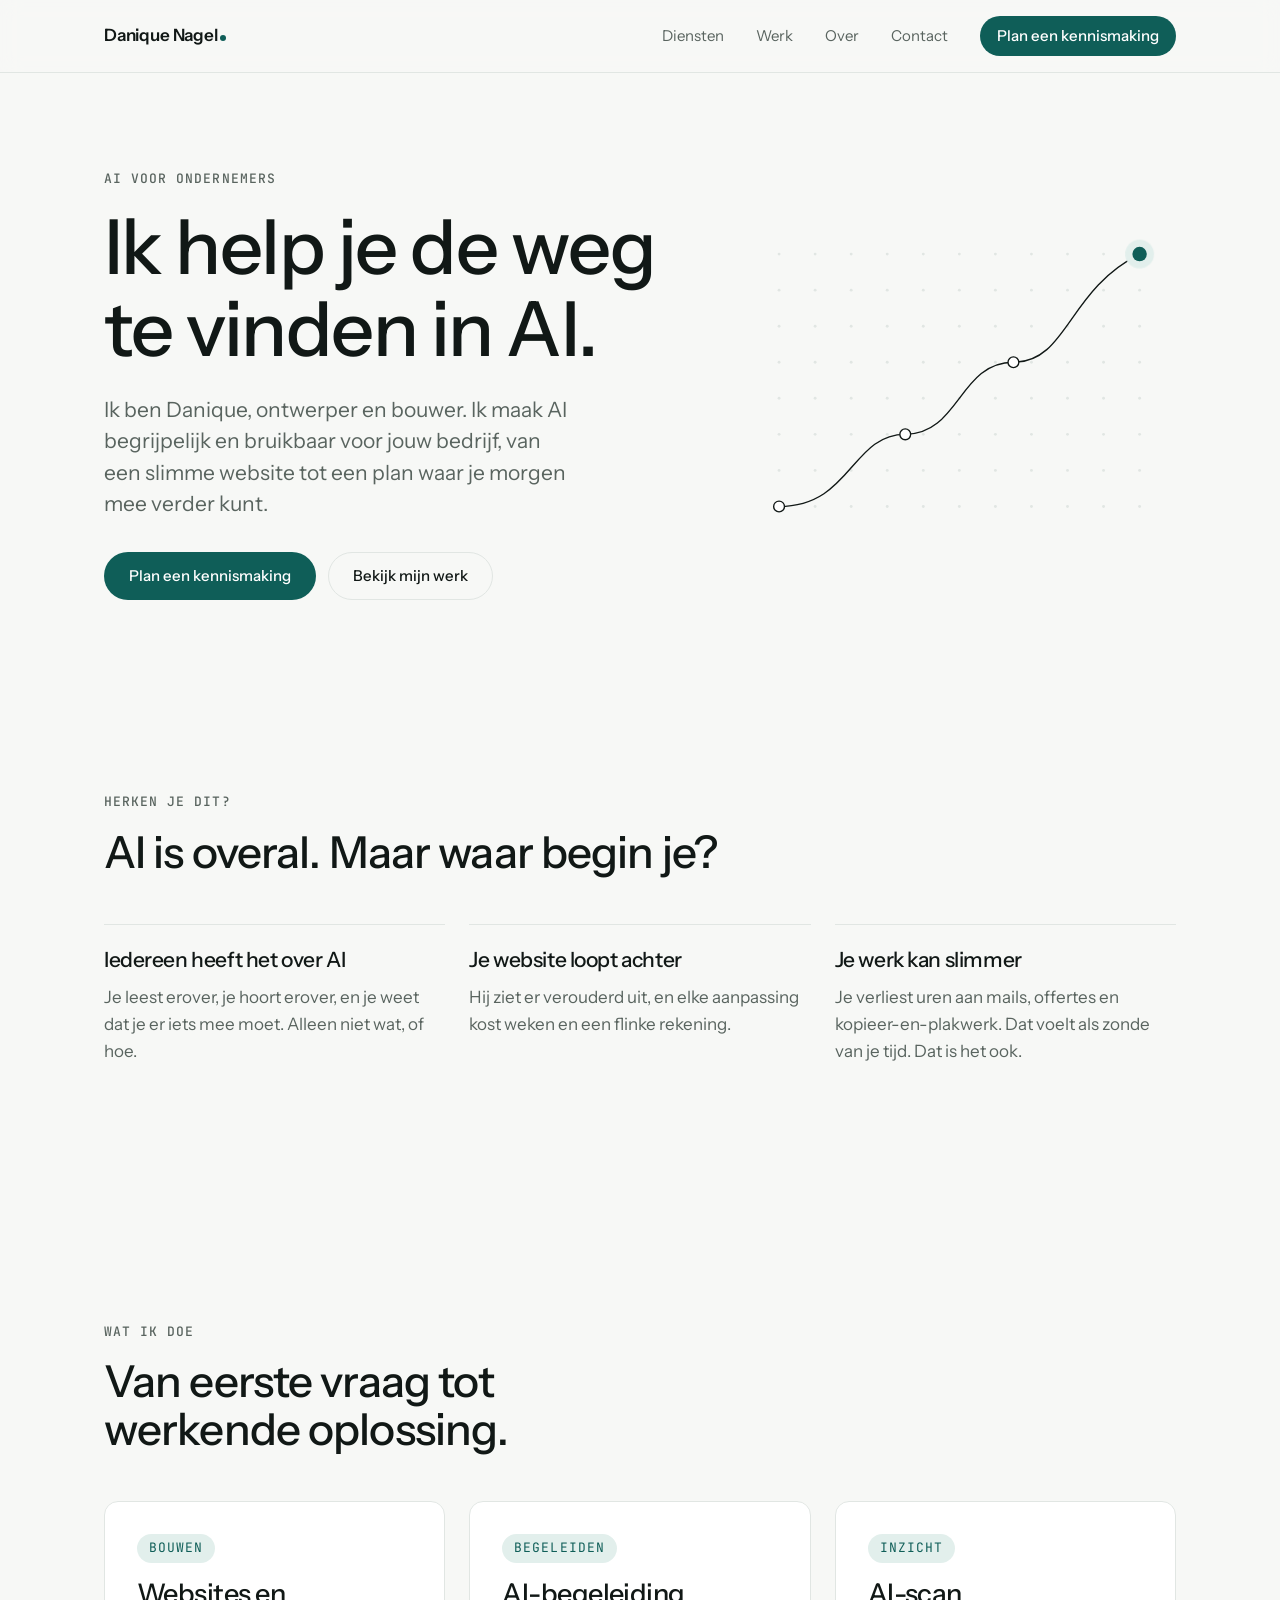
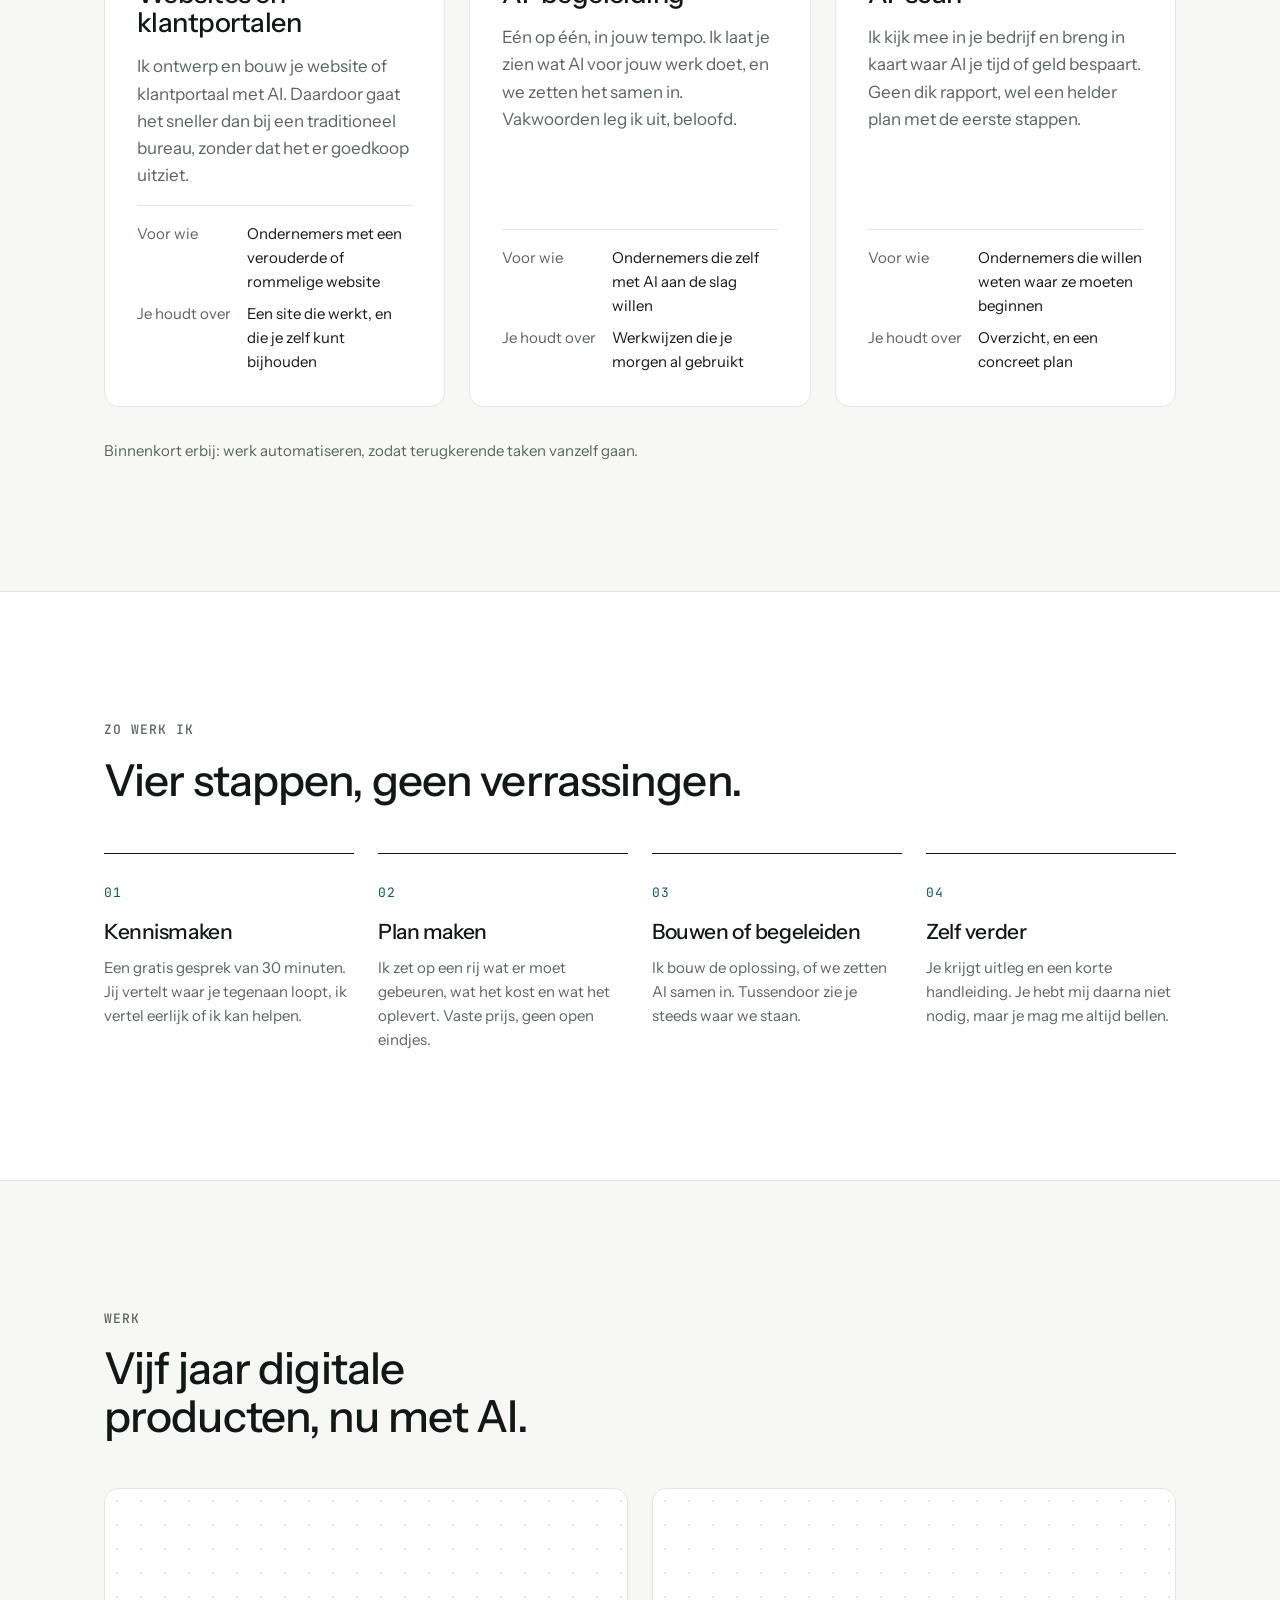
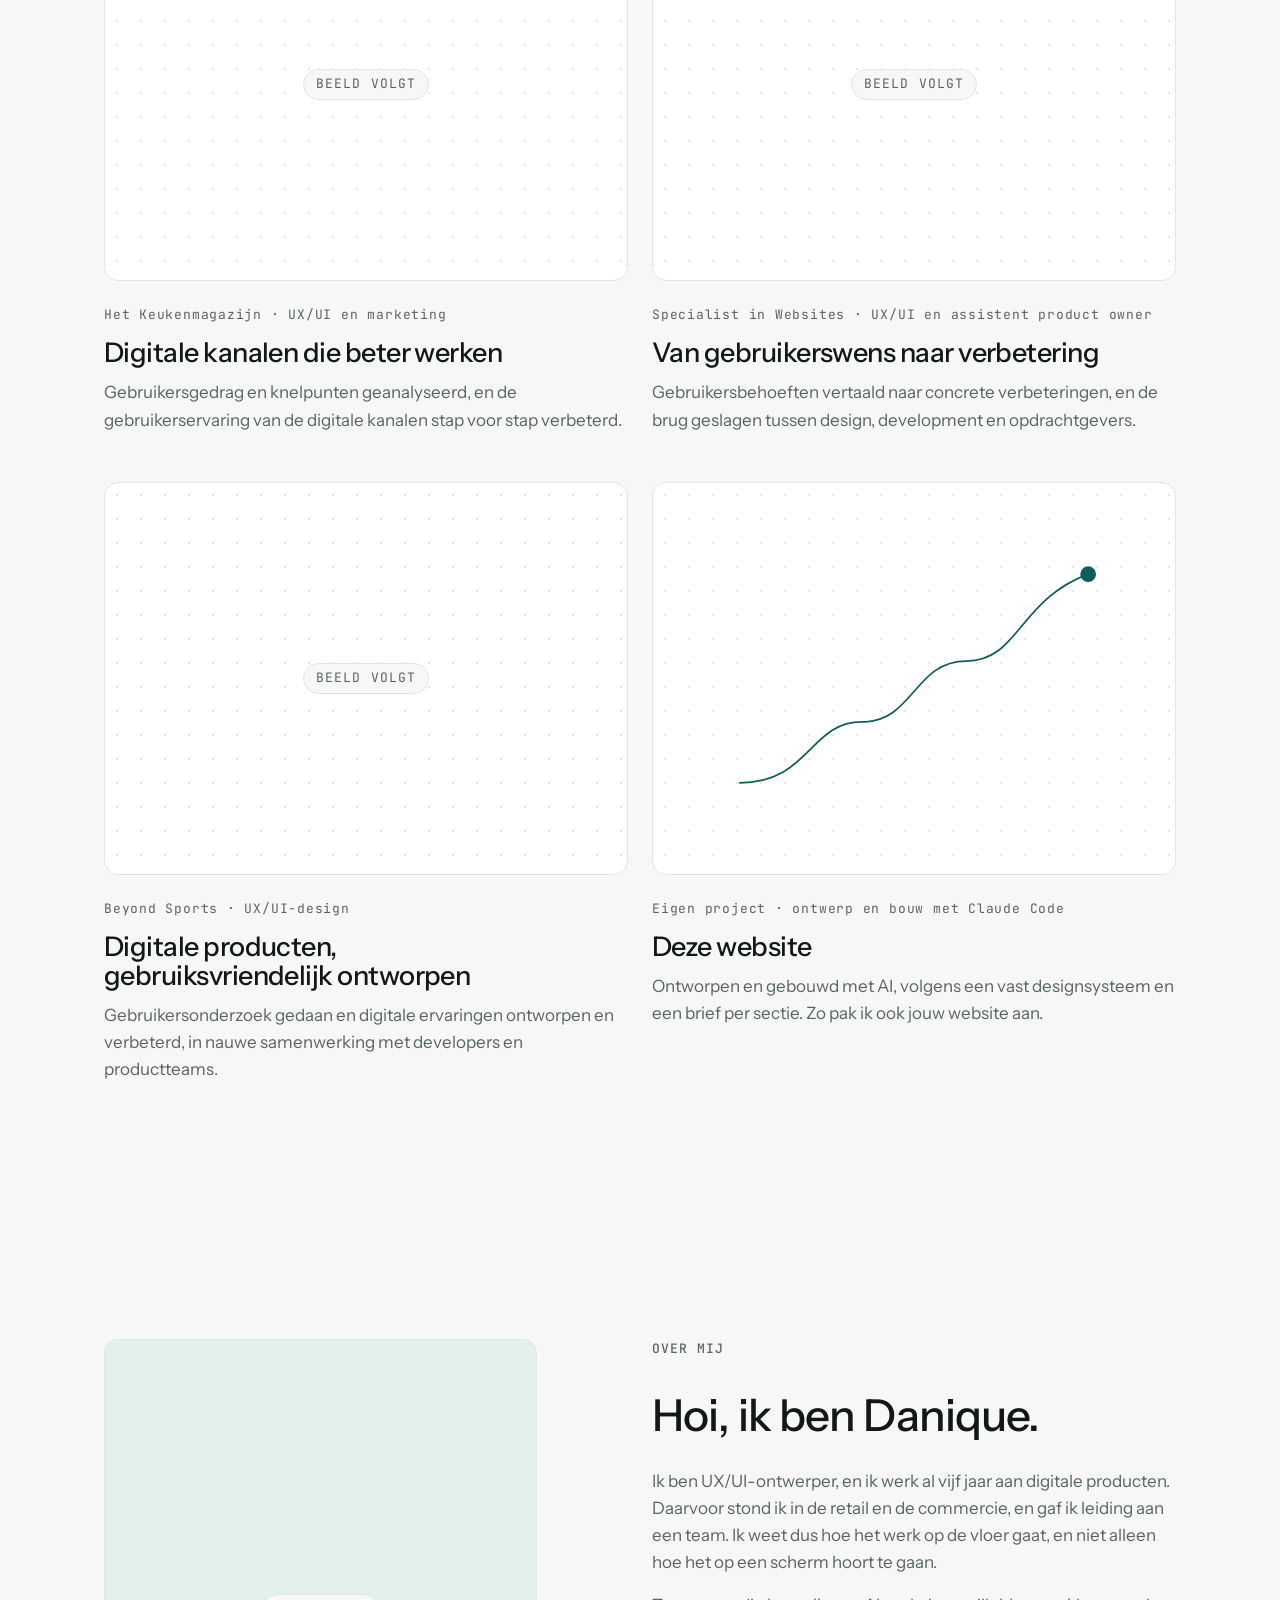
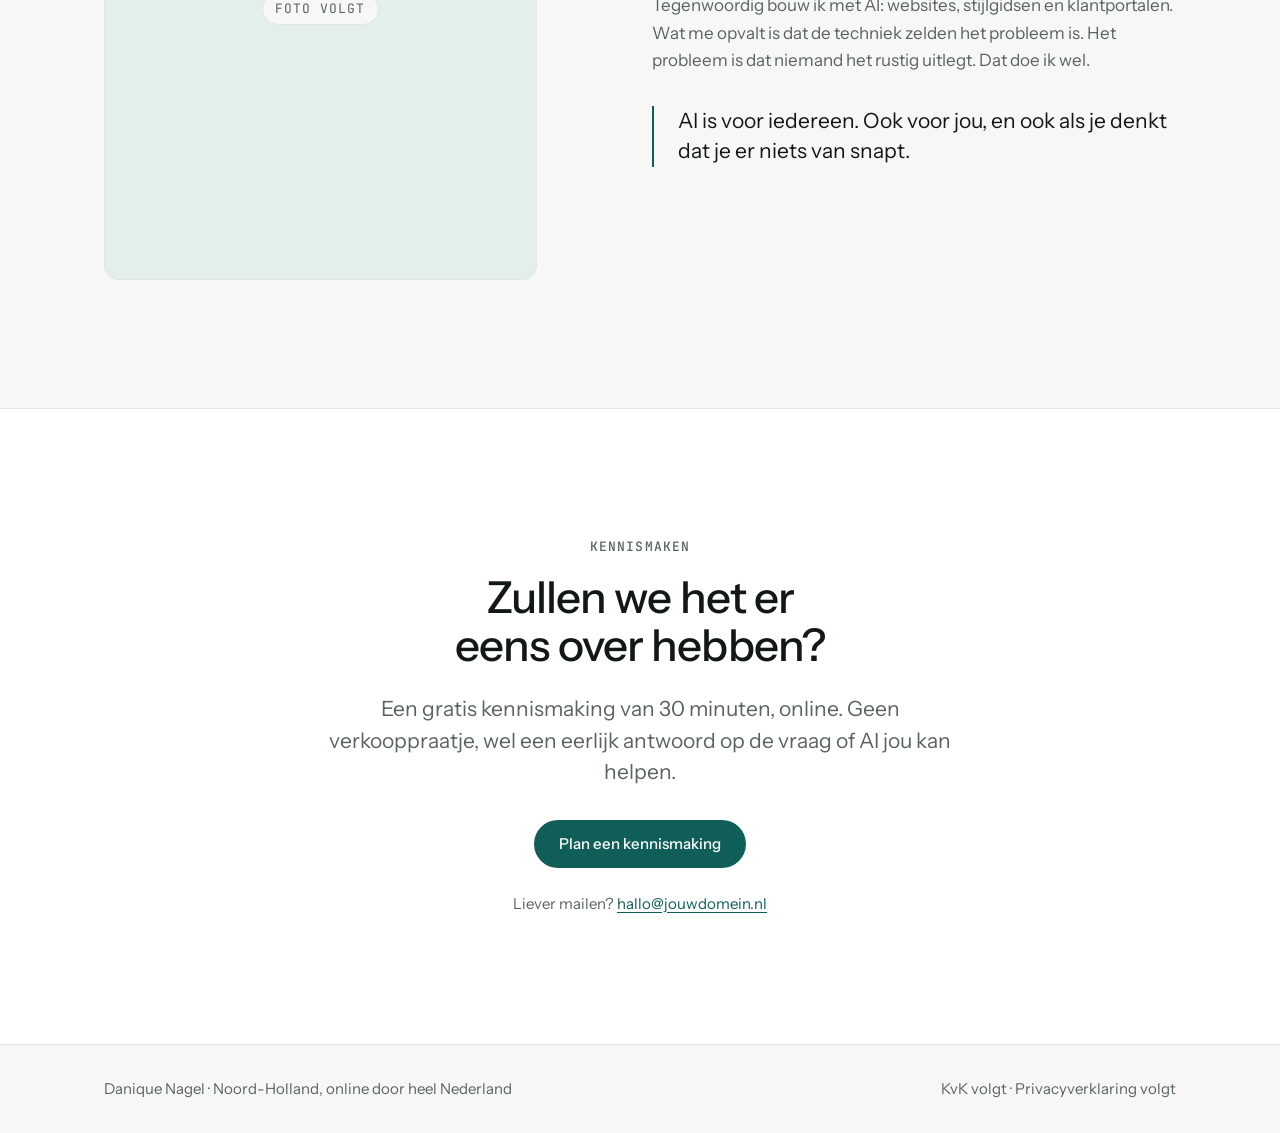
==== website/index.html @ 246ee3ac "Voeg eerste versie van de website toe Gebouwd in drie lagen: een designsysteem met de regels, een br" ====
<!doctype html>
<html lang="nl">
<head>
  <meta charset="utf-8">
  <meta name="viewport" content="width=device-width, initial-scale=1, viewport-fit=cover">
  <title>Danique Nagel · Wegwijs in AI</title>
  <meta name="description" content="Danique Nagel helpt ondernemers de weg te vinden in AI. Websites en klantportalen bouwen met AI, persoonlijke AI-begeleiding en een AI-scan.">
  <link rel="preconnect" href="https://fonts.googleapis.com">
  <link rel="preconnect" href="https://fonts.gstatic.com" crossorigin>
  <link rel="stylesheet" href="https://fonts.googleapis.com/css2?family=Instrument+Sans:wght@400;500;600&family=JetBrains+Mono:wght@500&display=swap">
  <link rel="stylesheet" href="styles.css">
</head>
<body>
  <a class="skip" href="#main">Naar de inhoud</a>

  <header class="nav">
    <div class="wrap nav-inner">
      <a class="wordmark" href="#top" aria-label="Danique Nagel, naar boven">Danique Nagel<span class="dot" aria-hidden="true"></span></a>
      <nav aria-label="Hoofdmenu">
        <ul class="nav-links">
          <li><a href="#diensten">Diensten</a></li>
          <li><a href="#werk">Werk</a></li>
          <li><a href="#over">Over</a></li>
          <li><a href="#kennismaken">Contact</a></li>
        </ul>
      </nav>
      <!-- TODO: vervang # door je agendalink, bijvoorbeeld van Cal.com of Calendly -->
      <a class="btn btn-primary btn-sm" href="#kennismaken">Plan een kennismaking</a>
    </div>
  </header>

  <main id="main">
    <!-- 2. Hero -->
    <section class="hero" id="top">
      <div class="wrap hero-grid">
        <div class="hero-copy">
          <p class="label reveal">AI voor ondernemers</p>
          <h1 class="reveal">Ik help je de weg te vinden in AI.</h1>
          <p class="lead reveal">Ik ben Danique, ontwerper en bouwer. Ik maak AI begrijpelijk en bruikbaar voor jouw bedrijf, van een slimme website tot een plan waar je morgen mee verder kunt.</p>
          <div class="actions reveal">
            <a class="btn btn-primary" href="#kennismaken">Plan een kennismaking</a>
            <a class="btn btn-secondary" href="#werk">Bekijk mijn werk</a>
          </div>
        </div>
        <div class="hero-visual" aria-hidden="true">
          <svg class="route" viewBox="0 0 480 400" role="presentation" focusable="false">
            <g class="route-dots"></g>
            <path class="route-line" pathLength="1" d="M40 340 C 120 340, 120 260, 180 260 S 240 180, 300 180 S 360 100, 440 60"/>
            <circle class="route-node" cx="40" cy="340" r="6"/>
            <circle class="route-node" cx="180" cy="260" r="6"/>
            <circle class="route-node" cx="300" cy="180" r="6"/>
            <circle class="route-end-ring" cx="440" cy="60" r="16"/>
            <circle class="route-end" cx="440" cy="60" r="8"/>
          </svg>
        </div>
      </div>
    </section>

    <!-- 3. Herkenning -->
    <section class="section" aria-labelledby="herken-kop">
      <div class="wrap">
        <p class="label reveal">Herken je dit?</p>
        <h2 id="herken-kop" class="reveal">AI is overal. Maar waar begin je?</h2>
        <div class="grid-3">
          <article class="point reveal">
            <h3>Iedereen heeft het over AI</h3>
            <p>Je leest erover, je hoort erover, en je weet dat je er iets mee moet. Alleen niet wat, of hoe.</p>
          </article>
          <article class="point reveal">
            <h3>Je website loopt achter</h3>
            <p>Hij ziet er verouderd uit, en elke aanpassing kost weken en een flinke rekening.</p>
          </article>
          <article class="point reveal">
            <h3>Je werk kan slimmer</h3>
            <p>Je verliest uren aan mails, offertes en kopieer-en-plakwerk. Dat voelt als zonde van je tijd. Dat is het ook.</p>
          </article>
        </div>
      </div>
    </section>

    <!-- 4. Diensten -->
    <section class="section" id="diensten" aria-labelledby="diensten-kop">
      <div class="wrap">
        <p class="label reveal">Wat ik doe</p>
        <h2 id="diensten-kop" class="reveal">Van eerste vraag tot werkende oplossing.</h2>
        <div class="grid-3 cards">
          <article class="card reveal">
            <span class="card-tag">Bouwen</span>
            <h3>Websites en klantportalen</h3>
            <p>Ik ontwerp en bouw je website of klantportaal met AI. Daardoor gaat het sneller dan bij een traditioneel bureau, zonder dat het er goedkoop uitziet.</p>
            <dl>
              <dt>Voor wie</dt><dd>Ondernemers met een verouderde of rommelige website</dd>
              <dt>Je houdt over</dt><dd>Een site die werkt, en die je zelf kunt bijhouden</dd>
            </dl>
          </article>
          <article class="card reveal">
            <span class="card-tag">Begeleiden</span>
            <h3>AI-begeleiding</h3>
            <p>Eén op één, in jouw tempo. Ik laat je zien wat AI voor jouw werk doet, en we zetten het samen in. Vakwoorden leg ik uit, beloofd.</p>
            <dl>
              <dt>Voor wie</dt><dd>Ondernemers die zelf met AI aan de slag willen</dd>
              <dt>Je houdt over</dt><dd>Werkwijzen die je morgen al gebruikt</dd>
            </dl>
          </article>
          <article class="card reveal">
            <span class="card-tag">Inzicht</span>
            <h3>AI-scan</h3>
            <p>Ik kijk mee in je bedrijf en breng in kaart waar AI je tijd of geld bespaart. Geen dik rapport, wel een helder plan met de eerste stappen.</p>
            <dl>
              <dt>Voor wie</dt><dd>Ondernemers die willen weten waar ze moeten beginnen</dd>
              <dt>Je houdt over</dt><dd>Overzicht, en een concreet plan</dd>
            </dl>
          </article>
        </div>
        <p class="note reveal">Binnenkort erbij: werk automatiseren, zodat terugkerende taken vanzelf gaan.</p>
      </div>
    </section>

    <!-- 5. Werkwijze -->
    <section class="section section-tint" aria-labelledby="werkwijze-kop">
      <div class="wrap">
        <p class="label reveal">Zo werk ik</p>
        <h2 id="werkwijze-kop" class="reveal">Vier stappen, geen verrassingen.</h2>
        <ol class="steps">
          <li class="step reveal">
            <span class="step-nr">01</span>
            <h3>Kennismaken</h3>
            <p>Een gratis gesprek van 30 minuten. Jij vertelt waar je tegenaan loopt, ik vertel eerlijk of ik kan helpen.</p>
          </li>
          <li class="step reveal">
            <span class="step-nr">02</span>
            <h3>Plan maken</h3>
            <p>Ik zet op een rij wat er moet gebeuren, wat het kost en wat het oplevert. Vaste prijs, geen open eindjes.</p>
          </li>
          <li class="step reveal">
            <span class="step-nr">03</span>
            <h3>Bouwen of begeleiden</h3>
            <p>Ik bouw de oplossing, of we zetten AI samen in. Tussendoor zie je steeds waar we staan.</p>
          </li>
          <li class="step reveal">
            <span class="step-nr">04</span>
            <h3>Zelf verder</h3>
            <p>Je krijgt uitleg en een korte handleiding. Je hebt mij daarna niet nodig, maar je mag me altijd bellen.</p>
          </li>
        </ol>
      </div>
    </section>

    <!-- 6. Werk -->
    <section class="section" id="werk" aria-labelledby="werk-kop">
      <div class="wrap">
        <p class="label reveal">Werk</p>
        <h2 id="werk-kop" class="reveal">Vijf jaar digitale producten, nu met AI.</h2>
        <div class="grid-2 cases">
          <article class="case reveal">
            <!-- TODO: vervang door een beeld van dit project, als je het mag laten zien -->
            <div class="case-img" role="img" aria-label="Plek voor een beeld van dit project"><span>Beeld volgt</span></div>
            <p class="case-meta">Het Keukenmagazijn · UX/UI en marketing</p>
            <h3>Digitale kanalen die beter werken</h3>
            <p>Gebruikersgedrag en knelpunten geanalyseerd, en de gebruikerservaring van de digitale kanalen stap voor stap verbeterd.</p>
          </article>
          <article class="case reveal">
            <div class="case-img" role="img" aria-label="Plek voor een beeld van dit project"><span>Beeld volgt</span></div>
            <p class="case-meta">Specialist in Websites · UX/UI en assistent product owner</p>
            <h3>Van gebruikerswens naar verbetering</h3>
            <p>Gebruikersbehoeften vertaald naar concrete verbeteringen, en de brug geslagen tussen design, development en opdrachtgevers.</p>
          </article>
          <article class="case reveal">
            <div class="case-img" role="img" aria-label="Plek voor een beeld van dit project"><span>Beeld volgt</span></div>
            <p class="case-meta">Beyond Sports · UX/UI-design</p>
            <h3>Digitale producten, gebruiksvriendelijk ontworpen</h3>
            <p>Gebruikersonderzoek gedaan en digitale ervaringen ontworpen en verbeterd, in nauwe samenwerking met developers en productteams.</p>
          </article>
          <article class="case reveal">
            <div class="case-img case-img-route" role="img" aria-label="Het routebeeld van deze website"></div>
            <p class="case-meta">Eigen project · ontwerp en bouw met Claude Code</p>
            <h3>Deze website</h3>
            <p>Ontworpen en gebouwd met AI, volgens een vast designsysteem en een brief per sectie. Zo pak ik ook jouw website aan.</p>
          </article>
        </div>
      </div>
    </section>

    <!-- 7. Over -->
    <section class="section" id="over" aria-labelledby="over-kop">
      <div class="wrap about">
        <!-- TODO: vervang door je portretfoto, bijvoorbeeld <img src="danique.jpg" alt="Portret van Danique Nagel"> -->
        <div class="portrait reveal" role="img" aria-label="Plek voor een portretfoto van Danique"><span>Foto volgt</span></div>
        <div class="about-copy">
          <p class="label reveal">Over mij</p>
          <h2 id="over-kop" class="reveal">Hoi, ik ben Danique.</h2>
          <p class="reveal">Ik ben UX/UI-ontwerper, en ik werk al vijf jaar aan digitale producten. Daarvoor stond ik in de retail en de commercie, en gaf ik leiding aan een team. Ik weet dus hoe het werk op de vloer gaat, en niet alleen hoe het op een scherm hoort te gaan.</p>
          <p class="reveal">Tegenwoordig bouw ik met AI: websites, stijlgidsen en klantportalen. Wat me opvalt is dat de techniek zelden het probleem is. Het probleem is dat niemand het rustig uitlegt. Dat doe ik wel.</p>
          <p class="belief reveal">AI is voor iedereen. Ook voor jou, en ook als je denkt dat je er niets van snapt.</p>
        </div>
      </div>
    </section>

    <!-- 8. Kennismaking -->
    <section class="section cta" id="kennismaken" aria-labelledby="cta-kop">
      <div class="wrap cta-inner">
        <p class="label reveal">Kennismaken</p>
        <h2 id="cta-kop" class="reveal">Zullen we het er eens over hebben?</h2>
        <p class="lead reveal">Een gratis kennismaking van 30 minuten, online. Geen verkooppraatje, wel een eerlijk antwoord op de vraag of AI jou kan helpen.</p>
        <div class="actions reveal">
          <!-- TODO: vervang # door je agendalink -->
          <a class="btn btn-primary" href="#">Plan een kennismaking</a>
        </div>
        <!-- TODO: vervang door je zakelijke mailadres -->
        <p class="mail reveal">Liever mailen? <a href="mailto:hallo@jouwdomein.nl">hallo@jouwdomein.nl</a></p>
      </div>
    </section>
  </main>

  <!-- 9. Footer -->
  <footer class="footer">
    <div class="wrap footer-inner">
      <p>Danique Nagel · Noord-Holland, online door heel Nederland</p>
      <!-- TODO: KvK-nummer en privacyverklaring toevoegen na inschrijving -->
      <p class="footer-meta">KvK volgt · Privacyverklaring volgt</p>
    </div>
  </footer>

  <script src="main.js" defer></script>
</body>
</html>
---- website/styles.css ----
/* Laag 3 van 3: uitvoering. Alle waarden komen uit DESIGN.md. */

:root {
  --bg: #F7F8F6;
  --surface: #FFFFFF;
  --ink: #111816;
  --muted: #59645F;
  --line: #E1E6E3;
  --accent: #0F5E58;
  --accent-soft: #E2EFEC;
  --on-accent: #FFFFFF;

  --f-sans: "Instrument Sans", "Helvetica Neue", Arial, system-ui, sans-serif;
  --f-mono: "JetBrains Mono", ui-monospace, "SFMono-Regular", Menlo, monospace;

  --t-xs: 0.8125rem;   /* 13 */
  --t-sm: 0.9375rem;   /* 15 */
  --t-base: 1.0625rem; /* 17 */
  --t-lg: 1.3125rem;   /* 21 */
  --t-xl: 1.6875rem;   /* 27 */
  --t-2xl: 2.125rem;   /* 34 */
  --t-3xl: 2.75rem;    /* 44 */
  --t-4xl: clamp(2.75rem, 7vw, 4.75rem);

  --s-1: 4px; --s-2: 8px; --s-3: 12px; --s-4: 16px; --s-5: 24px;
  --s-6: 32px; --s-7: 48px; --s-8: 64px; --s-9: 96px; --s-10: 128px;

  --radius: 14px;
  --gutter: clamp(20px, 5vw, 64px);
  --ease: cubic-bezier(0.2, 0.7, 0.2, 1);
  color-scheme: light;
}

@media (prefers-color-scheme: dark) {
  :root {
    --bg: #0E1312;
    --surface: #151C1B;
    --ink: #ECF0EE;
    --muted: #9AA6A2;
    --line: #26302E;
    --accent: #5FC2B6;
    --accent-soft: #173230;
    --on-accent: #0E1312;
    color-scheme: dark;
  }
}

*, *::before, *::after { box-sizing: border-box; }
html { scroll-behavior: smooth; scroll-padding-top: 88px; }
body {
  margin: 0;
  background: var(--bg);
  color: var(--ink);
  font-family: var(--f-sans);
  font-size: var(--t-base);
  line-height: 1.6;
  -webkit-font-smoothing: antialiased;
  text-rendering: optimizeLegibility;
}
h1, h2, h3 { margin: 0; font-weight: 500; line-height: 1.08; letter-spacing: -0.02em; text-wrap: balance; }
p { margin: 0; }
a { color: inherit; }
img { max-width: 100%; display: block; }
:focus-visible { outline: 2px solid var(--accent); outline-offset: 3px; border-radius: 6px; }

.wrap { max-width: 1200px; margin: 0 auto; padding-inline: var(--gutter); }
.skip { position: absolute; left: -999px; top: var(--s-4); background: var(--ink); color: var(--bg); padding: var(--s-2) var(--s-4); border-radius: 999px; z-index: 20; }
.skip:focus { left: var(--s-4); }

/* Label */
.label {
  font-family: var(--f-mono);
  font-size: var(--t-xs);
  font-weight: 500;
  letter-spacing: 0.08em;
  text-transform: uppercase;
  color: var(--muted);
  margin-bottom: var(--s-4);
}

/* Knoppen */
.btn {
  display: inline-flex; align-items: center; justify-content: center;
  height: 48px; padding: 0 var(--s-5);
  border-radius: 999px; border: 1px solid transparent;
  font-size: var(--t-sm); font-weight: 500; text-decoration: none; white-space: nowrap;
  transition: background-color 160ms ease-out, border-color 160ms ease-out, color 160ms ease-out;
}
.btn-primary { background: var(--accent); color: var(--on-accent); }
.btn-primary:hover { background: color-mix(in srgb, var(--accent) 86%, var(--ink)); }
.btn-secondary { border-color: var(--line); color: var(--ink); }
.btn-secondary:hover { border-color: var(--ink); }
.btn-sm { height: 40px; padding: 0 var(--s-4); }
.actions { display: flex; flex-wrap: wrap; gap: var(--s-3); }

/* Navigatie */
.nav {
  position: sticky; top: 0; z-index: 10;
  background: color-mix(in srgb, var(--bg) 88%, transparent);
  backdrop-filter: saturate(140%) blur(10px);
  -webkit-backdrop-filter: saturate(140%) blur(10px);
  border-bottom: 1px solid var(--line);
  padding-top: env(safe-area-inset-top, 0px);
}
.nav-inner { display: flex; align-items: center; gap: var(--s-6); height: 72px; }
.wordmark { white-space: nowrap; font-weight: 600; font-size: var(--t-base); text-decoration: none; letter-spacing: -0.01em; display: inline-flex; align-items: baseline; gap: 2px; }
.wordmark .dot { width: 6px; height: 6px; border-radius: 50%; background: var(--accent); display: inline-block; }
.nav nav { margin-left: auto; }
.nav-links { list-style: none; display: flex; gap: var(--s-6); margin: 0; padding: 0; }
.nav-links a { text-decoration: none; font-size: var(--t-sm); color: var(--muted); transition: color 160ms ease-out; }
.nav-links a:hover { color: var(--ink); }

/* Hero */
.hero { padding-block: var(--s-9) var(--s-8); }
.hero-grid { display: grid; grid-template-columns: repeat(12, minmax(0, 1fr)); gap: var(--s-5); align-items: center; }
.hero-copy { grid-column: 1 / span 7; display: flex; flex-direction: column; }
.hero h1 { font-size: var(--t-4xl); margin-bottom: var(--s-5); }
.lead { font-size: var(--t-lg); color: var(--muted); max-width: 34ch; margin-bottom: var(--s-6); line-height: 1.5; }
.hero-visual { grid-column: 8 / span 5; }
.route { width: 100%; height: auto; overflow: visible; }
.route-dots circle { fill: var(--line); }
.route-line { fill: none; stroke: var(--ink); stroke-width: 1.5; stroke-linecap: round; stroke-dasharray: 1; stroke-dashoffset: 0; }
.route-node { fill: var(--surface); stroke: var(--ink); stroke-width: 1.5; }
.route-end { fill: var(--accent); }
.route-end-ring { fill: var(--accent-soft); }

/* Secties */
.section { padding-block: var(--s-10); }
.section h2 { font-size: var(--t-3xl); max-width: 22ch; margin-bottom: var(--s-7); }
.section-tint { background: var(--surface); border-block: 1px solid var(--line); }
.grid-3 { display: grid; grid-template-columns: repeat(3, minmax(0, 1fr)); gap: var(--s-5); }
.grid-2 { display: grid; grid-template-columns: repeat(2, minmax(0, 1fr)); gap: var(--s-7) var(--s-5); }

.point { border-top: 1px solid var(--line); padding-top: var(--s-5); }
.point h3 { font-size: var(--t-lg); margin-bottom: var(--s-3); }
.point p { color: var(--muted); max-width: 62ch; }

/* Kaarten */
.card {
  background: var(--surface); border: 1px solid var(--line); border-radius: var(--radius);
  padding: var(--s-6); display: flex; flex-direction: column; gap: var(--s-4);
  transition: border-color 160ms ease-out;
}
.card:hover { border-color: color-mix(in srgb, var(--accent) 50%, var(--line)); }
.card-tag { align-self: flex-start; font-family: var(--f-mono); font-size: var(--t-xs); letter-spacing: 0.08em; text-transform: uppercase; color: var(--accent); background: var(--accent-soft); padding: var(--s-1) var(--s-3); border-radius: 999px; }
.card h3 { font-size: var(--t-xl); }
.card p { color: var(--muted); }
.card dl { margin: auto 0 0; padding-top: var(--s-4); border-top: 1px solid var(--line); display: grid; grid-template-columns: auto minmax(0, 1fr); gap: var(--s-2) var(--s-4); font-size: var(--t-sm); }
.card dt { color: var(--muted); }
.card dd { margin: 0; }
.note { margin-top: var(--s-6); color: var(--muted); font-size: var(--t-sm); }

/* Werkwijze */
.steps { list-style: none; margin: 0; padding: 0; display: grid; grid-template-columns: repeat(4, minmax(0, 1fr)); gap: var(--s-5); }
.step { border-top: 1px solid var(--ink); padding-top: var(--s-5); }
.step-nr { font-family: var(--f-mono); font-size: var(--t-xs); color: var(--accent); letter-spacing: 0.08em; }
.step h3 { font-size: var(--t-lg); margin: var(--s-4) 0 var(--s-3); }
.step p { color: var(--muted); font-size: var(--t-sm); }

/* Werk */
.case { display: flex; flex-direction: column; gap: var(--s-3); }
.case-img {
  aspect-ratio: 4 / 3; max-width: 100%; border-radius: var(--radius); border: 1px solid var(--line);
  background-color: var(--surface);
  background-image: radial-gradient(var(--line) 1.2px, transparent 1.2px);
  background-size: 24px 24px;
  display: flex; align-items: center; justify-content: center; margin-bottom: var(--s-3);
}
.case-img span, .portrait span { font-family: var(--f-mono); font-size: var(--t-xs); letter-spacing: 0.08em; text-transform: uppercase; color: var(--muted); background: var(--bg); padding: var(--s-1) var(--s-3); border-radius: 999px; border: 1px solid var(--line); }
.case-img-route {
  background-image:
    url("data:image/svg+xml,%3Csvg xmlns='http://www.w3.org/2000/svg' viewBox='0 0 480 360'%3E%3Cpath d='M40 300 C 120 300, 120 230, 180 230 S 240 160, 300 160 S 360 90, 440 60' fill='none' stroke='%230F5E58' stroke-width='2' stroke-linecap='round'/%3E%3Ccircle cx='440' cy='60' r='9' fill='%230F5E58'/%3E%3C/svg%3E"),
    radial-gradient(var(--line) 1.2px, transparent 1.2px);
  background-size: 80% auto, 24px 24px;
  background-repeat: no-repeat, repeat;
  background-position: center, 0 0;
}
@media (prefers-color-scheme: dark) {
  .case-img-route { background-image:
    url("data:image/svg+xml,%3Csvg xmlns='http://www.w3.org/2000/svg' viewBox='0 0 480 360'%3E%3Cpath d='M40 300 C 120 300, 120 230, 180 230 S 240 160, 300 160 S 360 90, 440 60' fill='none' stroke='%235FC2B6' stroke-width='2' stroke-linecap='round'/%3E%3Ccircle cx='440' cy='60' r='9' fill='%235FC2B6'/%3E%3C/svg%3E"),
    radial-gradient(var(--line) 1.2px, transparent 1.2px); }
}
.case-meta { font-family: var(--f-mono); font-size: var(--t-xs); letter-spacing: 0.06em; color: var(--muted); }
.case h3 { font-size: var(--t-xl); }
.case p:last-child { color: var(--muted); max-width: 52ch; }

/* Over */
.about { display: grid; grid-template-columns: repeat(12, minmax(0, 1fr)); gap: var(--s-5); align-items: start; }
.portrait {
  grid-column: 1 / span 5; aspect-ratio: 4 / 5; max-width: 100%; border-radius: var(--radius);
  background: var(--accent-soft); border: 1px solid var(--line);
  display: flex; align-items: center; justify-content: center;
}
.about-copy { grid-column: 7 / span 6; display: flex; flex-direction: column; gap: var(--s-4); }
.about-copy h2 { margin-bottom: var(--s-3); }
.about-copy p { max-width: 62ch; }
.about-copy p:not(.label):not(.belief) { color: var(--muted); }
.belief { font-size: var(--t-lg); line-height: 1.45; border-left: 2px solid var(--accent); padding-left: var(--s-5); margin-top: var(--s-4); }

/* Kennismaking */
.cta { background: var(--surface); border-top: 1px solid var(--line); }
.cta-inner { display: flex; flex-direction: column; align-items: center; text-align: center; }
.cta h2 { margin-inline: auto; margin-bottom: var(--s-5); }
.cta .lead { margin-inline: auto; max-width: 46ch; }
.cta .actions { justify-content: center; }
.mail { margin-top: var(--s-5); color: var(--muted); font-size: var(--t-sm); }
.mail a { color: var(--accent); text-underline-offset: 3px; }

/* Footer */
.footer { border-top: 1px solid var(--line); padding-block: var(--s-6); font-size: var(--t-sm); color: var(--muted); }
.footer-inner { display: flex; flex-wrap: wrap; justify-content: space-between; gap: var(--s-3); }

/* Beweging */
.js .reveal { opacity: 0; transform: translateY(12px); transition: opacity 600ms var(--ease), transform 600ms var(--ease); transition-delay: var(--d, 0ms); }
.js .reveal.in { opacity: 1; transform: none; }
.js .route-line.draw { stroke-dashoffset: 1; animation: draw 1800ms cubic-bezier(0.65, 0, 0.35, 1) 200ms forwards; }
.js .route-end-ring.draw { transform-origin: 440px 60px; transform: scale(0); animation: pop 600ms var(--ease) 1800ms forwards; }
@keyframes draw { to { stroke-dashoffset: 0; } }
@keyframes pop { to { transform: scale(1); } }

@media (prefers-reduced-motion: reduce) {
  html { scroll-behavior: auto; }
  .js .reveal { opacity: 1; transform: none; transition: none; }
  .js .route-line.draw, .js .route-end-ring.draw { animation: none; stroke-dashoffset: 0; transform: none; }
}

/* Tablet */
@media (max-width: 960px) {
  .grid-3 { grid-template-columns: minmax(0, 1fr); }
  .steps { grid-template-columns: repeat(2, minmax(0, 1fr)); }
  .hero-copy { grid-column: 1 / -1; }
  .hero-visual { grid-column: 1 / -1; max-width: 480px; }
  .portrait { grid-column: 1 / -1; max-width: 420px; }
  .about-copy { grid-column: 1 / -1; }
}

/* Mobiel */
@media (max-width: 640px) {
  .nav-links { display: none; }
  .nav-inner { height: 64px; justify-content: space-between; gap: var(--s-4); }
  .nav .btn-sm { font-size: var(--t-xs); padding: 0 var(--s-3); height: 36px; }
  .hero { padding-block: var(--s-8) var(--s-7); }
  .section { padding-block: var(--s-9); }
  .section h2 { font-size: var(--t-2xl); margin-bottom: var(--s-6); }
  .grid-2, .steps { grid-template-columns: minmax(0, 1fr); }
  .card { padding: var(--s-5); }
}
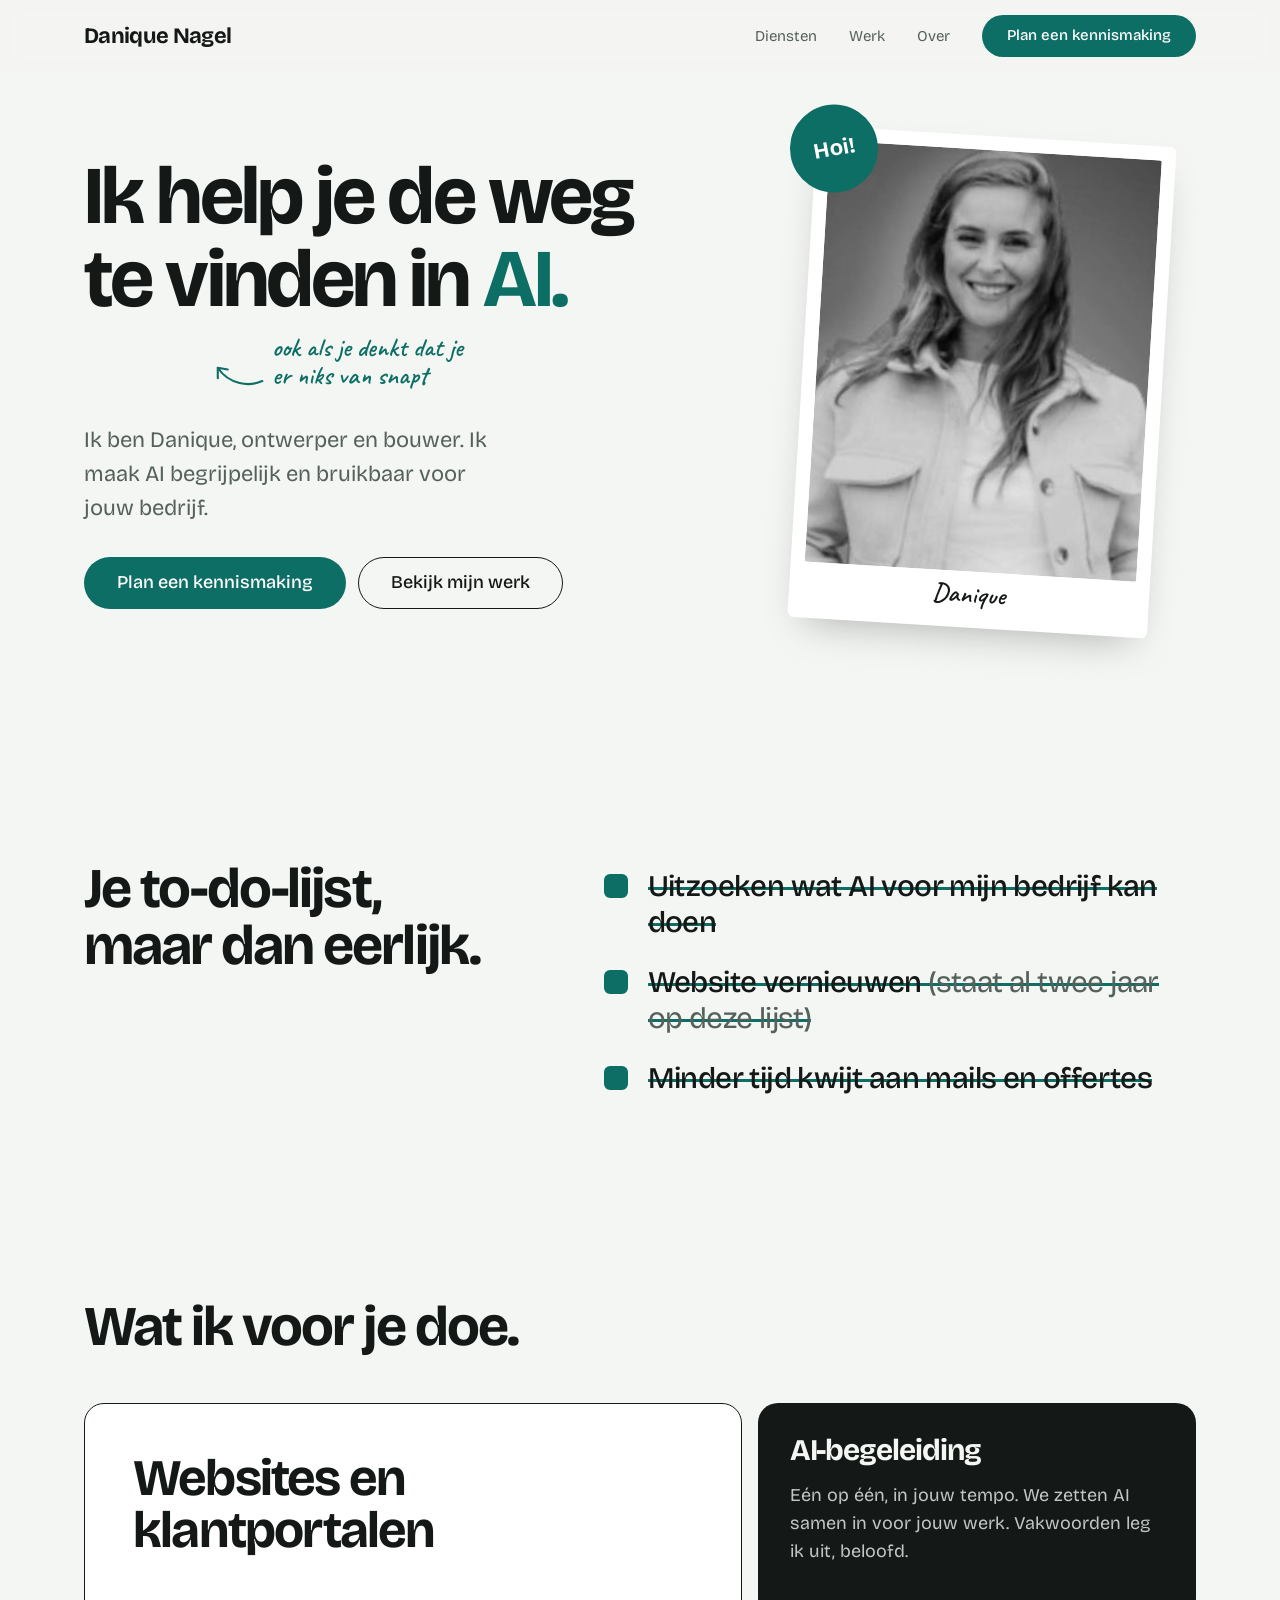
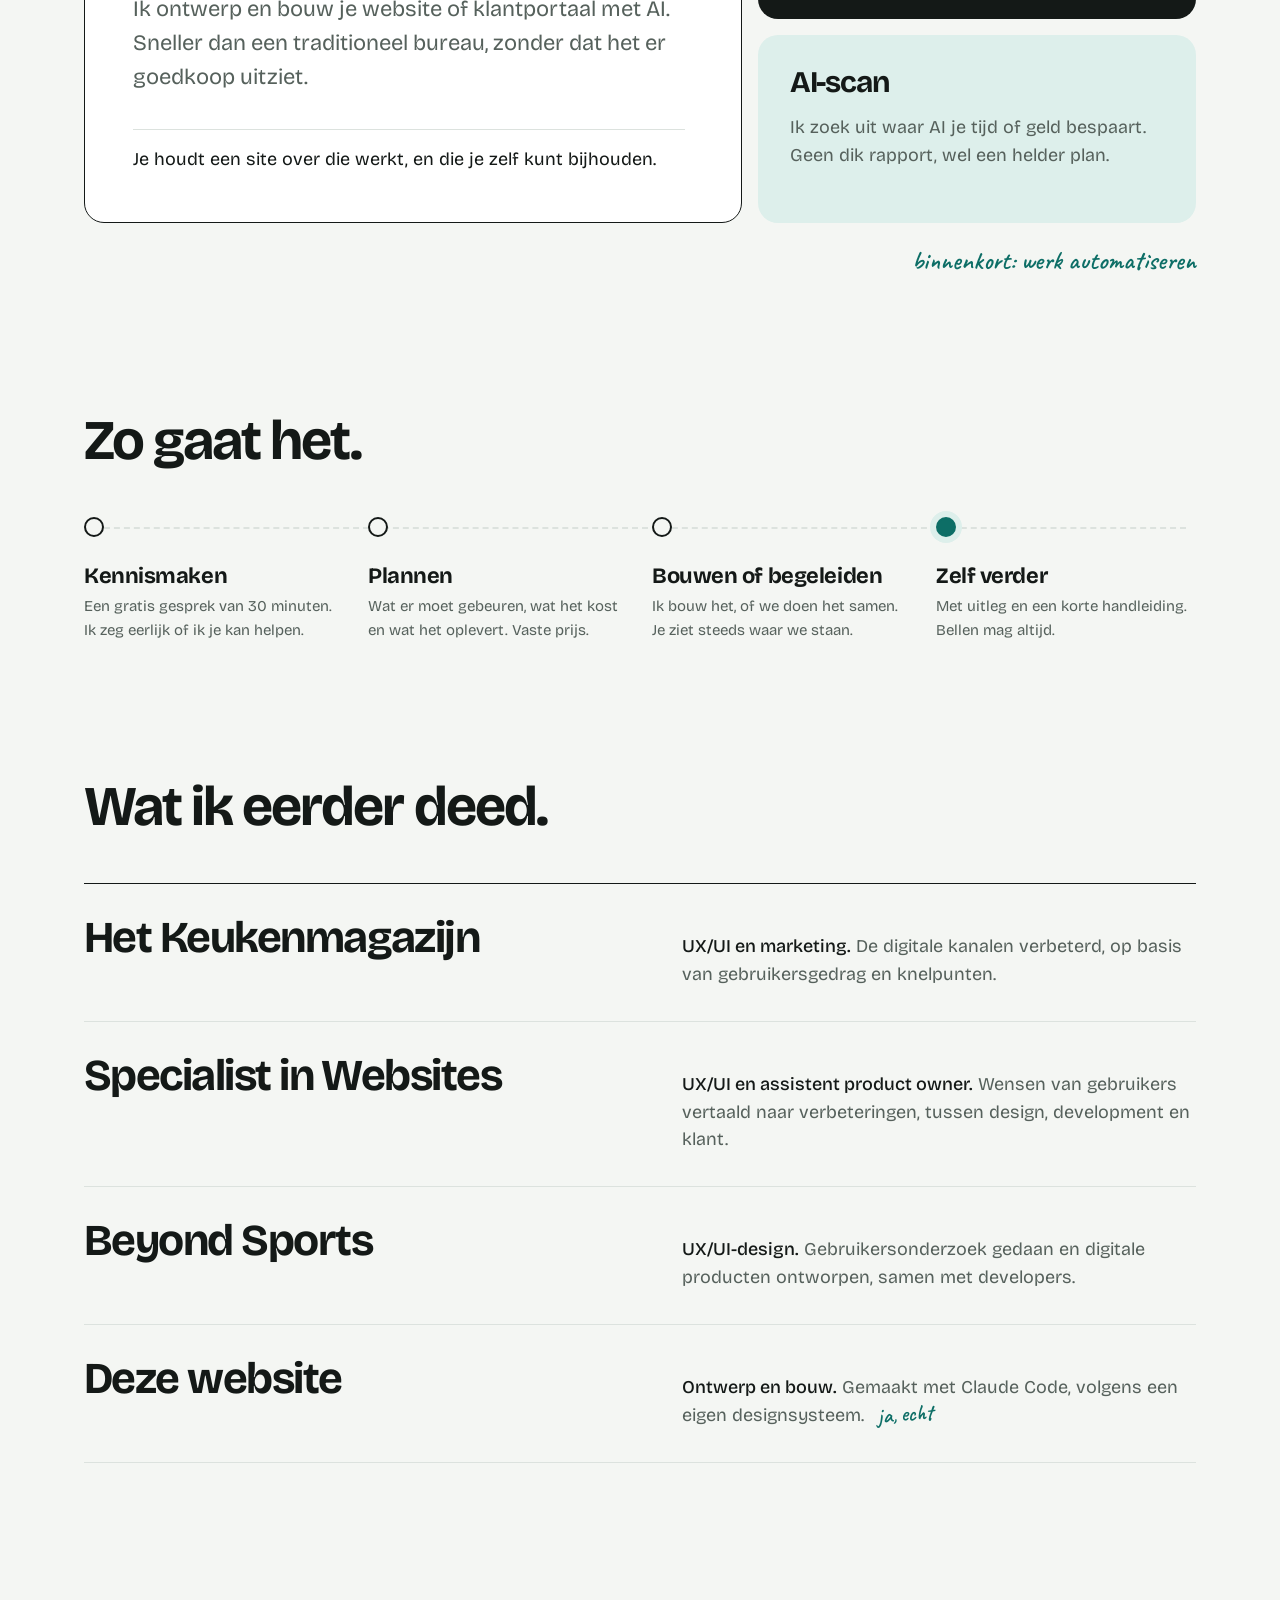
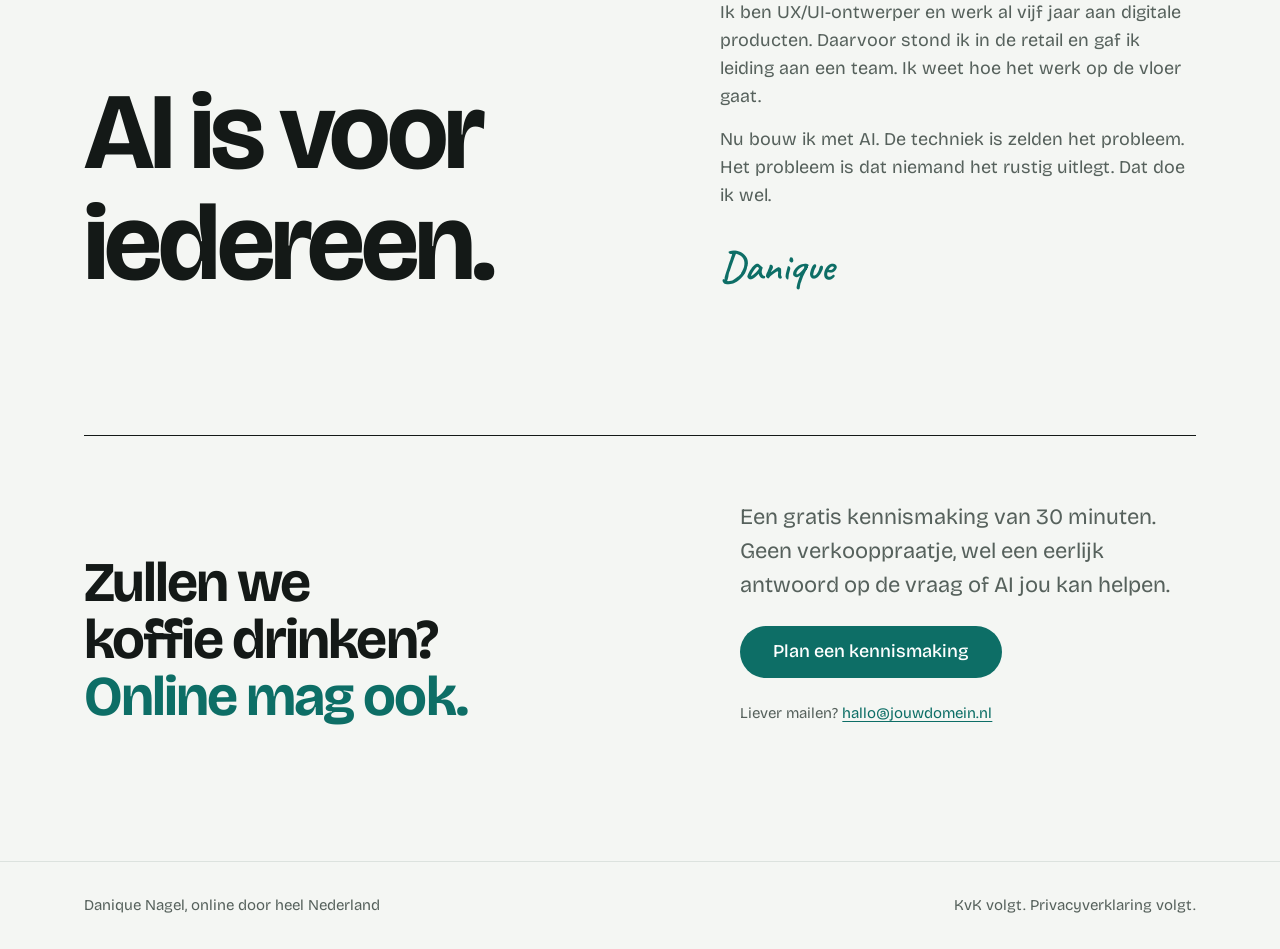
==== commit d4a15d9a: "Herontwerp website: speels en eigenwijs Na feedback dat de eerste versie te veel op een AI-sjabloon " ====
--- a/website/index.html
+++ b/website/index.html
@@ -3,11 +3,11 @@
 <head>
   <meta charset="utf-8">
   <meta name="viewport" content="width=device-width, initial-scale=1, viewport-fit=cover">
-  <title>Danique Nagel · Wegwijs in AI</title>
-  <meta name="description" content="Danique Nagel helpt ondernemers de weg te vinden in AI. Websites en klantportalen bouwen met AI, persoonlijke AI-begeleiding en een AI-scan.">
+  <title>Danique Nagel | Wegwijs in AI</title>
+  <meta name="description" content="Danique Nagel helpt ondernemers de weg te vinden in AI, met websites en klantportalen, persoonlijke begeleiding en een AI-scan.">
   <link rel="preconnect" href="https://fonts.googleapis.com">
   <link rel="preconnect" href="https://fonts.gstatic.com" crossorigin>
-  <link rel="stylesheet" href="https://fonts.googleapis.com/css2?family=Instrument+Sans:wght@400;500;600&family=JetBrains+Mono:wght@500&display=swap">
+  <link rel="stylesheet" href="https://fonts.googleapis.com/css2?family=Bricolage+Grotesque:opsz,wght@12..96,400;12..96,500;12..96,700&family=Caveat:wght@600&display=swap">
   <link rel="stylesheet" href="styles.css">
 </head>
 <body>
@@ -15,209 +15,163 @@
 
   <header class="nav">
     <div class="wrap nav-inner">
-      <a class="wordmark" href="#top" aria-label="Danique Nagel, naar boven">Danique Nagel<span class="dot" aria-hidden="true"></span></a>
+      <a class="wordmark" href="#top">Danique Nagel</a>
       <nav aria-label="Hoofdmenu">
         <ul class="nav-links">
           <li><a href="#diensten">Diensten</a></li>
           <li><a href="#werk">Werk</a></li>
           <li><a href="#over">Over</a></li>
-          <li><a href="#kennismaken">Contact</a></li>
         </ul>
       </nav>
-      <!-- TODO: vervang # door je agendalink, bijvoorbeeld van Cal.com of Calendly -->
       <a class="btn btn-primary btn-sm" href="#kennismaken">Plan een kennismaking</a>
     </div>
   </header>
 
   <main id="main">
-    <!-- 2. Hero -->
+    <!-- Hero -->
     <section class="hero" id="top">
       <div class="wrap hero-grid">
         <div class="hero-copy">
-          <p class="label reveal">AI voor ondernemers</p>
-          <h1 class="reveal">Ik help je de weg te vinden in AI.</h1>
-          <p class="lead reveal">Ik ben Danique, ontwerper en bouwer. Ik maak AI begrijpelijk en bruikbaar voor jouw bedrijf, van een slimme website tot een plan waar je morgen mee verder kunt.</p>
+          <h1 class="reveal">Ik help je de weg te vinden in <span class="hl">AI.</span></h1>
+          <p class="note note-hero reveal">
+            <svg class="arrow" viewBox="0 0 60 40" aria-hidden="true"><path d="M56 6 C 40 2, 18 8, 8 30 M8 30 L 6 18 M8 30 L 19 26"/></svg>
+            ook als je denkt dat je er niks van snapt
+          </p>
+          <p class="lead reveal">Ik ben Danique, ontwerper en bouwer. Ik maak AI begrijpelijk en bruikbaar voor jouw bedrijf.</p>
           <div class="actions reveal">
             <a class="btn btn-primary" href="#kennismaken">Plan een kennismaking</a>
             <a class="btn btn-secondary" href="#werk">Bekijk mijn werk</a>
           </div>
         </div>
-        <div class="hero-visual" aria-hidden="true">
-          <svg class="route" viewBox="0 0 480 400" role="presentation" focusable="false">
-            <g class="route-dots"></g>
-            <path class="route-line" pathLength="1" d="M40 340 C 120 340, 120 260, 180 260 S 240 180, 300 180 S 360 100, 440 60"/>
-            <circle class="route-node" cx="40" cy="340" r="6"/>
-            <circle class="route-node" cx="180" cy="260" r="6"/>
-            <circle class="route-node" cx="300" cy="180" r="6"/>
-            <circle class="route-end-ring" cx="440" cy="60" r="16"/>
-            <circle class="route-end" cx="440" cy="60" r="8"/>
-          </svg>
+        <figure class="polaroid reveal">
+          <!-- TODO: vervang door een scherpere portretfoto als je die hebt -->
+          <img src="img/danique.jpg" alt="Portret van Danique Nagel" width="296" height="376">
+          <figcaption>Danique</figcaption>
+          <span class="sticker" aria-hidden="true">Hoi!</span>
+        </figure>
+      </div>
+    </section>
+
+    <!-- Herkenning -->
+    <section class="section todo-section" aria-labelledby="todo-kop">
+      <div class="wrap todo-wrap">
+        <h2 id="todo-kop" class="reveal">Je to-do-lijst, maar dan eerlijk.</h2>
+        <div class="todo">
+          <ul class="todo-list">
+            <li><span class="todo-text"><span class="strike">Uitzoeken wat AI voor mijn bedrijf kan doen</span></span></li>
+            <li><span class="todo-text"><span class="strike">Website vernieuwen <em>(staat al twee jaar op deze lijst)</em></span></span></li>
+            <li><span class="todo-text"><span class="strike">Minder tijd kwijt aan mails en offertes</span></span></li>
+          </ul>
+          <p class="note note-todo">regelen we samen</p>
         </div>
       </div>
     </section>
 
-    <!-- 3. Herkenning -->
-    <section class="section" aria-labelledby="herken-kop">
+    <!-- Diensten -->
+    <section class="section" id="diensten" aria-labelledby="diensten-kop">
       <div class="wrap">
-        <p class="label reveal">Herken je dit?</p>
-        <h2 id="herken-kop" class="reveal">AI is overal. Maar waar begin je?</h2>
-        <div class="grid-3">
-          <article class="point reveal">
-            <h3>Iedereen heeft het over AI</h3>
-            <p>Je leest erover, je hoort erover, en je weet dat je er iets mee moet. Alleen niet wat, of hoe.</p>
+        <h2 id="diensten-kop" class="reveal">Wat ik voor je doe.</h2>
+        <div class="bento">
+          <article class="tile tile-big reveal">
+            <h3>Websites en klantportalen</h3>
+            <p>Ik ontwerp en bouw je website of klantportaal met AI. Sneller dan een traditioneel bureau, zonder dat het er goedkoop uitziet.</p>
+            <p class="tile-foot">Je houdt een site over die werkt, en die je zelf kunt bijhouden.</p>
           </article>
-          <article class="point reveal">
-            <h3>Je website loopt achter</h3>
-            <p>Hij ziet er verouderd uit, en elke aanpassing kost weken en een flinke rekening.</p>
+          <article class="tile tile-dark reveal">
+            <h3>AI-begeleiding</h3>
+            <p>Eén op één, in jouw tempo. We zetten AI samen in voor jouw werk. Vakwoorden leg ik uit, beloofd.</p>
           </article>
-          <article class="point reveal">
-            <h3>Je werk kan slimmer</h3>
-            <p>Je verliest uren aan mails, offertes en kopieer-en-plakwerk. Dat voelt als zonde van je tijd. Dat is het ook.</p>
+          <article class="tile tile-soft reveal">
+            <h3>AI-scan</h3>
+            <p>Ik zoek uit waar AI je tijd of geld bespaart. Geen dik rapport, wel een helder plan.</p>
           </article>
         </div>
+        <p class="note note-soon reveal">binnenkort: werk automatiseren</p>
       </div>
     </section>
 
-    <!-- 4. Diensten -->
-    <section class="section" id="diensten" aria-labelledby="diensten-kop">
+    <!-- Werkwijze -->
+    <section class="section" aria-labelledby="route-kop">
       <div class="wrap">
-        <p class="label reveal">Wat ik doe</p>
-        <h2 id="diensten-kop" class="reveal">Van eerste vraag tot werkende oplossing.</h2>
-        <div class="grid-3 cards">
-          <article class="card reveal">
-            <span class="card-tag">Bouwen</span>
-            <h3>Websites en klantportalen</h3>
-            <p>Ik ontwerp en bouw je website of klantportaal met AI. Daardoor gaat het sneller dan bij een traditioneel bureau, zonder dat het er goedkoop uitziet.</p>
-            <dl>
-              <dt>Voor wie</dt><dd>Ondernemers met een verouderde of rommelige website</dd>
-              <dt>Je houdt over</dt><dd>Een site die werkt, en die je zelf kunt bijhouden</dd>
-            </dl>
-          </article>
-          <article class="card reveal">
-            <span class="card-tag">Begeleiden</span>
-            <h3>AI-begeleiding</h3>
-            <p>Eén op één, in jouw tempo. Ik laat je zien wat AI voor jouw werk doet, en we zetten het samen in. Vakwoorden leg ik uit, beloofd.</p>
-            <dl>
-              <dt>Voor wie</dt><dd>Ondernemers die zelf met AI aan de slag willen</dd>
-              <dt>Je houdt over</dt><dd>Werkwijzen die je morgen al gebruikt</dd>
-            </dl>
-          </article>
-          <article class="card reveal">
-            <span class="card-tag">Inzicht</span>
-            <h3>AI-scan</h3>
-            <p>Ik kijk mee in je bedrijf en breng in kaart waar AI je tijd of geld bespaart. Geen dik rapport, wel een helder plan met de eerste stappen.</p>
-            <dl>
-              <dt>Voor wie</dt><dd>Ondernemers die willen weten waar ze moeten beginnen</dd>
-              <dt>Je houdt over</dt><dd>Overzicht, en een concreet plan</dd>
-            </dl>
-          </article>
-        </div>
-        <p class="note reveal">Binnenkort erbij: werk automatiseren, zodat terugkerende taken vanzelf gaan.</p>
-      </div>
-    </section>
-
-    <!-- 5. Werkwijze -->
-    <section class="section section-tint" aria-labelledby="werkwijze-kop">
-      <div class="wrap">
-        <p class="label reveal">Zo werk ik</p>
-        <h2 id="werkwijze-kop" class="reveal">Vier stappen, geen verrassingen.</h2>
-        <ol class="steps">
-          <li class="step reveal">
-            <span class="step-nr">01</span>
+        <h2 id="route-kop" class="reveal">Zo gaat het.</h2>
+        <ol class="route">
+          <li class="stop reveal">
             <h3>Kennismaken</h3>
-            <p>Een gratis gesprek van 30 minuten. Jij vertelt waar je tegenaan loopt, ik vertel eerlijk of ik kan helpen.</p>
+            <p>Een gratis gesprek van 30 minuten. Ik zeg eerlijk of ik je kan helpen.</p>
           </li>
-          <li class="step reveal">
-            <span class="step-nr">02</span>
-            <h3>Plan maken</h3>
-            <p>Ik zet op een rij wat er moet gebeuren, wat het kost en wat het oplevert. Vaste prijs, geen open eindjes.</p>
+          <li class="stop reveal">
+            <h3>Plannen</h3>
+            <p>Wat er moet gebeuren, wat het kost en wat het oplevert. Vaste prijs.</p>
           </li>
-          <li class="step reveal">
-            <span class="step-nr">03</span>
+          <li class="stop reveal">
             <h3>Bouwen of begeleiden</h3>
-            <p>Ik bouw de oplossing, of we zetten AI samen in. Tussendoor zie je steeds waar we staan.</p>
+            <p>Ik bouw het, of we doen het samen. Je ziet steeds waar we staan.</p>
           </li>
-          <li class="step reveal">
-            <span class="step-nr">04</span>
+          <li class="stop stop-end reveal">
             <h3>Zelf verder</h3>
-            <p>Je krijgt uitleg en een korte handleiding. Je hebt mij daarna niet nodig, maar je mag me altijd bellen.</p>
+            <p>Met uitleg en een korte handleiding. Bellen mag altijd.</p>
           </li>
         </ol>
       </div>
     </section>
 
-    <!-- 6. Werk -->
+    <!-- Werk -->
     <section class="section" id="werk" aria-labelledby="werk-kop">
       <div class="wrap">
-        <p class="label reveal">Werk</p>
-        <h2 id="werk-kop" class="reveal">Vijf jaar digitale producten, nu met AI.</h2>
-        <div class="grid-2 cases">
-          <article class="case reveal">
-            <!-- TODO: vervang door een beeld van dit project, als je het mag laten zien -->
-            <div class="case-img" role="img" aria-label="Plek voor een beeld van dit project"><span>Beeld volgt</span></div>
-            <p class="case-meta">Het Keukenmagazijn · UX/UI en marketing</p>
-            <h3>Digitale kanalen die beter werken</h3>
-            <p>Gebruikersgedrag en knelpunten geanalyseerd, en de gebruikerservaring van de digitale kanalen stap voor stap verbeterd.</p>
-          </article>
-          <article class="case reveal">
-            <div class="case-img" role="img" aria-label="Plek voor een beeld van dit project"><span>Beeld volgt</span></div>
-            <p class="case-meta">Specialist in Websites · UX/UI en assistent product owner</p>
-            <h3>Van gebruikerswens naar verbetering</h3>
-            <p>Gebruikersbehoeften vertaald naar concrete verbeteringen, en de brug geslagen tussen design, development en opdrachtgevers.</p>
-          </article>
-          <article class="case reveal">
-            <div class="case-img" role="img" aria-label="Plek voor een beeld van dit project"><span>Beeld volgt</span></div>
-            <p class="case-meta">Beyond Sports · UX/UI-design</p>
-            <h3>Digitale producten, gebruiksvriendelijk ontworpen</h3>
-            <p>Gebruikersonderzoek gedaan en digitale ervaringen ontworpen en verbeterd, in nauwe samenwerking met developers en productteams.</p>
-          </article>
-          <article class="case reveal">
-            <div class="case-img case-img-route" role="img" aria-label="Het routebeeld van deze website"></div>
-            <p class="case-meta">Eigen project · ontwerp en bouw met Claude Code</p>
+        <h2 id="werk-kop" class="reveal">Wat ik eerder deed.</h2>
+        <ul class="work">
+          <li class="work-row reveal">
+            <h3>Het Keukenmagazijn</h3>
+            <p><strong>UX/UI en marketing.</strong> De digitale kanalen verbeterd, op basis van gebruikersgedrag en knelpunten.</p>
+          </li>
+          <li class="work-row reveal">
+            <h3>Specialist in Websites</h3>
+            <p><strong>UX/UI en assistent product owner.</strong> Wensen van gebruikers vertaald naar verbeteringen, tussen design, development en klant.</p>
+          </li>
+          <li class="work-row reveal">
+            <h3>Beyond Sports</h3>
+            <p><strong>UX/UI-design.</strong> Gebruikersonderzoek gedaan en digitale producten ontworpen, samen met developers.</p>
+          </li>
+          <li class="work-row work-row-self reveal">
             <h3>Deze website</h3>
-            <p>Ontworpen en gebouwd met AI, volgens een vast designsysteem en een brief per sectie. Zo pak ik ook jouw website aan.</p>
-          </article>
+            <p><strong>Ontwerp en bouw.</strong> Gemaakt met Claude Code, volgens een eigen designsysteem. <span class="note note-inline">ja, echt</span></p>
+          </li>
+        </ul>
+      </div>
+    </section>
+
+    <!-- Over -->
+    <section class="section" id="over" aria-labelledby="over-kop">
+      <div class="wrap about">
+        <h2 id="over-kop" class="statement reveal">AI is voor iedereen.</h2>
+        <div class="about-copy">
+          <p class="reveal">Ik ben UX/UI-ontwerper en werk al vijf jaar aan digitale producten. Daarvoor stond ik in de retail en gaf ik leiding aan een team. Ik weet hoe het werk op de vloer gaat.</p>
+          <p class="reveal">Nu bouw ik met AI. De techniek is zelden het probleem. Het probleem is dat niemand het rustig uitlegt. Dat doe ik wel.</p>
+          <p class="signature reveal">Danique</p>
         </div>
       </div>
     </section>
 
-    <!-- 7. Over -->
-    <section class="section" id="over" aria-labelledby="over-kop">
-      <div class="wrap about">
-        <!-- TODO: vervang door je portretfoto, bijvoorbeeld <img src="danique.jpg" alt="Portret van Danique Nagel"> -->
-        <div class="portrait reveal" role="img" aria-label="Plek voor een portretfoto van Danique"><span>Foto volgt</span></div>
-        <div class="about-copy">
-          <p class="label reveal">Over mij</p>
-          <h2 id="over-kop" class="reveal">Hoi, ik ben Danique.</h2>
-          <p class="reveal">Ik ben UX/UI-ontwerper, en ik werk al vijf jaar aan digitale producten. Daarvoor stond ik in de retail en de commercie, en gaf ik leiding aan een team. Ik weet dus hoe het werk op de vloer gaat, en niet alleen hoe het op een scherm hoort te gaan.</p>
-          <p class="reveal">Tegenwoordig bouw ik met AI: websites, stijlgidsen en klantportalen. Wat me opvalt is dat de techniek zelden het probleem is. Het probleem is dat niemand het rustig uitlegt. Dat doe ik wel.</p>
-          <p class="belief reveal">AI is voor iedereen. Ook voor jou, en ook als je denkt dat je er niets van snapt.</p>
-        </div>
-      </div>
-    </section>
-
-    <!-- 8. Kennismaking -->
+    <!-- Kennismaking -->
     <section class="section cta" id="kennismaken" aria-labelledby="cta-kop">
-      <div class="wrap cta-inner">
-        <p class="label reveal">Kennismaken</p>
-        <h2 id="cta-kop" class="reveal">Zullen we het er eens over hebben?</h2>
-        <p class="lead reveal">Een gratis kennismaking van 30 minuten, online. Geen verkooppraatje, wel een eerlijk antwoord op de vraag of AI jou kan helpen.</p>
-        <div class="actions reveal">
+      <div class="cta-outer"><div class="cta-grid">
+        <h2 id="cta-kop" class="reveal">Zullen we koffie drinken? <span class="hl">Online mag ook.</span></h2>
+        <div class="cta-side reveal">
+          <p>Een gratis kennismaking van 30 minuten. Geen verkooppraatje, wel een eerlijk antwoord op de vraag of AI jou kan helpen.</p>
           <!-- TODO: vervang # door je agendalink -->
           <a class="btn btn-primary" href="#">Plan een kennismaking</a>
+          <!-- TODO: vervang door je zakelijke mailadres -->
+          <p class="mail">Liever mailen? <a href="mailto:hallo@jouwdomein.nl">hallo@jouwdomein.nl</a></p>
         </div>
-        <!-- TODO: vervang door je zakelijke mailadres -->
-        <p class="mail reveal">Liever mailen? <a href="mailto:hallo@jouwdomein.nl">hallo@jouwdomein.nl</a></p>
-      </div>
+      </div></div>
     </section>
   </main>
 
-  <!-- 9. Footer -->
   <footer class="footer">
     <div class="wrap footer-inner">
-      <p>Danique Nagel · Noord-Holland, online door heel Nederland</p>
+      <p>Danique Nagel, online door heel Nederland</p>
       <!-- TODO: KvK-nummer en privacyverklaring toevoegen na inschrijving -->
-      <p class="footer-meta">KvK volgt · Privacyverklaring volgt</p>
+      <p>KvK volgt. Privacyverklaring volgt.</p>
     </div>
   </footer>
 
--- a/website/styles.css
+++ b/website/styles.css
@@ -1,247 +1,182 @@
 /* Laag 3 van 3: uitvoering. Alle waarden komen uit DESIGN.md. */
-
 :root {
-  --bg: #F7F8F6;
-  --surface: #FFFFFF;
-  --ink: #111816;
-  --muted: #59645F;
-  --line: #E1E6E3;
-  --accent: #0F5E58;
-  --accent-soft: #E2EFEC;
-  --on-accent: #FFFFFF;
-
-  --f-sans: "Instrument Sans", "Helvetica Neue", Arial, system-ui, sans-serif;
-  --f-mono: "JetBrains Mono", ui-monospace, "SFMono-Regular", Menlo, monospace;
-
-  --t-xs: 0.8125rem;   /* 13 */
-  --t-sm: 0.9375rem;   /* 15 */
-  --t-base: 1.0625rem; /* 17 */
-  --t-lg: 1.3125rem;   /* 21 */
-  --t-xl: 1.6875rem;   /* 27 */
-  --t-2xl: 2.125rem;   /* 34 */
-  --t-3xl: 2.75rem;    /* 44 */
-  --t-4xl: clamp(2.75rem, 7vw, 4.75rem);
-
-  --s-1: 4px; --s-2: 8px; --s-3: 12px; --s-4: 16px; --s-5: 24px;
-  --s-6: 32px; --s-7: 48px; --s-8: 64px; --s-9: 96px; --s-10: 128px;
-
-  --radius: 14px;
-  --gutter: clamp(20px, 5vw, 64px);
+  --bg: #F4F6F3; --surface: #FFFFFF; --ink: #141917; --muted: #56615C;
+  --line: #DCE2DE; --accent: #0D6E66; --accent-soft: #DDEFEB; --on-accent: #FFFFFF;
+  --f-sans: "Bricolage Grotesque", "Helvetica Neue", Arial, system-ui, sans-serif;
+  --f-note: "Caveat", "Comic Sans MS", "Segoe Print", cursive;
+  --t-sm: 0.9375rem; --t-base: 1.125rem; --t-lg: 1.375rem; --t-note: 1.625rem; --t-xl: 1.875rem;
+  --t-2xl: clamp(2.25rem, 5vw, 3.5rem); --t-hero: clamp(2.75rem, 6.4vw, 5.25rem);
+  --s-1: 4px; --s-2: 8px; --s-3: 12px; --s-4: 16px; --s-5: 24px; --s-6: 32px; --s-7: 48px; --s-8: 64px; --s-9: 96px; --s-10: 136px;
+  --r: 20px; --gutter: clamp(20px, 5vw, 72px);
   --ease: cubic-bezier(0.2, 0.7, 0.2, 1);
   color-scheme: light;
 }
-
 @media (prefers-color-scheme: dark) {
   :root {
-    --bg: #0E1312;
-    --surface: #151C1B;
-    --ink: #ECF0EE;
-    --muted: #9AA6A2;
-    --line: #26302E;
-    --accent: #5FC2B6;
-    --accent-soft: #173230;
-    --on-accent: #0E1312;
+    --bg: #111513; --surface: #191F1D; --ink: #EEF1EF; --muted: #9BA7A2;
+    --line: #2A3431; --accent: #6CCFC2; --accent-soft: #16302D; --on-accent: #0B1211;
     color-scheme: dark;
   }
 }
-
 *, *::before, *::after { box-sizing: border-box; }
-html { scroll-behavior: smooth; scroll-padding-top: 88px; }
-body {
-  margin: 0;
-  background: var(--bg);
-  color: var(--ink);
-  font-family: var(--f-sans);
-  font-size: var(--t-base);
-  line-height: 1.6;
-  -webkit-font-smoothing: antialiased;
-  text-rendering: optimizeLegibility;
-}
-h1, h2, h3 { margin: 0; font-weight: 500; line-height: 1.08; letter-spacing: -0.02em; text-wrap: balance; }
+html { scroll-behavior: smooth; scroll-padding-top: 84px; }
+body { margin: 0; background: var(--bg); color: var(--ink); font-family: var(--f-sans); font-size: var(--t-base); line-height: 1.55; -webkit-font-smoothing: antialiased; }
+h1, h2, h3 { margin: 0; font-weight: 700; line-height: 1.02; letter-spacing: -0.035em; text-wrap: balance; }
 p { margin: 0; }
 a { color: inherit; }
-img { max-width: 100%; display: block; }
+img { max-width: 100%; display: block; height: auto; }
 :focus-visible { outline: 2px solid var(--accent); outline-offset: 3px; border-radius: 6px; }
+.wrap { max-width: 1240px; margin: 0 auto; padding-inline: var(--gutter); }
+.skip { position: absolute; left: -999px; top: var(--s-4); background: var(--ink); color: var(--bg); padding: var(--s-2) var(--s-4); border-radius: 999px; z-index: 30; }
+.skip:focus { left: var(--s-4); }
+.hl { color: var(--accent); }
 
-.wrap { max-width: 1200px; margin: 0 auto; padding-inline: var(--gutter); }
-.skip { position: absolute; left: -999px; top: var(--s-4); background: var(--ink); color: var(--bg); padding: var(--s-2) var(--s-4); border-radius: 999px; z-index: 20; }
-.skip:focus { left: var(--s-4); }
-
-/* Label */
-.label {
-  font-family: var(--f-mono);
-  font-size: var(--t-xs);
-  font-weight: 500;
-  letter-spacing: 0.08em;
-  text-transform: uppercase;
-  color: var(--muted);
-  margin-bottom: var(--s-4);
-}
+/* Aantekeningen */
+.note { font-family: var(--f-note); font-weight: 600; font-size: var(--t-note); line-height: 1.1; color: var(--accent); letter-spacing: 0; }
 
 /* Knoppen */
-.btn {
-  display: inline-flex; align-items: center; justify-content: center;
-  height: 48px; padding: 0 var(--s-5);
-  border-radius: 999px; border: 1px solid transparent;
-  font-size: var(--t-sm); font-weight: 500; text-decoration: none; white-space: nowrap;
-  transition: background-color 160ms ease-out, border-color 160ms ease-out, color 160ms ease-out;
-}
+.btn { display: inline-flex; align-items: center; justify-content: center; height: 52px; padding: 0 var(--s-6); border-radius: 999px; border: 1.5px solid transparent; font-weight: 500; font-size: var(--t-base); text-decoration: none; white-space: nowrap; transition: background-color 160ms ease-out, border-color 160ms ease-out, transform 120ms ease-out; }
+.btn:active { transform: scale(0.98); }
 .btn-primary { background: var(--accent); color: var(--on-accent); }
-.btn-primary:hover { background: color-mix(in srgb, var(--accent) 86%, var(--ink)); }
-.btn-secondary { border-color: var(--line); color: var(--ink); }
-.btn-secondary:hover { border-color: var(--ink); }
-.btn-sm { height: 40px; padding: 0 var(--s-4); }
+.btn-primary:hover { background: color-mix(in srgb, var(--accent) 84%, var(--ink)); }
+.btn-secondary { border-color: var(--ink); color: var(--ink); }
+.btn-secondary:hover { background: var(--ink); color: var(--bg); }
+.btn-sm { height: 42px; padding: 0 var(--s-5); font-size: var(--t-sm); }
 .actions { display: flex; flex-wrap: wrap; gap: var(--s-3); }
 
 /* Navigatie */
-.nav {
-  position: sticky; top: 0; z-index: 10;
-  background: color-mix(in srgb, var(--bg) 88%, transparent);
-  backdrop-filter: saturate(140%) blur(10px);
-  -webkit-backdrop-filter: saturate(140%) blur(10px);
-  border-bottom: 1px solid var(--line);
-  padding-top: env(safe-area-inset-top, 0px);
-}
+.nav { position: sticky; top: 0; z-index: 20; background: color-mix(in srgb, var(--bg) 90%, transparent); backdrop-filter: blur(10px); -webkit-backdrop-filter: blur(10px); padding-top: env(safe-area-inset-top, 0px); }
 .nav-inner { display: flex; align-items: center; gap: var(--s-6); height: 72px; }
-.wordmark { white-space: nowrap; font-weight: 600; font-size: var(--t-base); text-decoration: none; letter-spacing: -0.01em; display: inline-flex; align-items: baseline; gap: 2px; }
-.wordmark .dot { width: 6px; height: 6px; border-radius: 50%; background: var(--accent); display: inline-block; }
+.wordmark { font-weight: 700; font-size: var(--t-lg); letter-spacing: -0.03em; text-decoration: none; white-space: nowrap; }
 .nav nav { margin-left: auto; }
 .nav-links { list-style: none; display: flex; gap: var(--s-6); margin: 0; padding: 0; }
-.nav-links a { text-decoration: none; font-size: var(--t-sm); color: var(--muted); transition: color 160ms ease-out; }
-.nav-links a:hover { color: var(--ink); }
+.nav-links a { text-decoration: none; color: var(--muted); font-size: var(--t-sm); }
+.nav-links a:hover { color: var(--ink); text-decoration: underline; text-decoration-color: var(--accent); text-decoration-thickness: 2px; text-underline-offset: 6px; }
 
 /* Hero */
-.hero { padding-block: var(--s-9) var(--s-8); }
-.hero-grid { display: grid; grid-template-columns: repeat(12, minmax(0, 1fr)); gap: var(--s-5); align-items: center; }
-.hero-copy { grid-column: 1 / span 7; display: flex; flex-direction: column; }
-.hero h1 { font-size: var(--t-4xl); margin-bottom: var(--s-5); }
-.lead { font-size: var(--t-lg); color: var(--muted); max-width: 34ch; margin-bottom: var(--s-6); line-height: 1.5; }
-.hero-visual { grid-column: 8 / span 5; }
-.route { width: 100%; height: auto; overflow: visible; }
-.route-dots circle { fill: var(--line); }
-.route-line { fill: none; stroke: var(--ink); stroke-width: 1.5; stroke-linecap: round; stroke-dasharray: 1; stroke-dashoffset: 0; }
-.route-node { fill: var(--surface); stroke: var(--ink); stroke-width: 1.5; }
-.route-end { fill: var(--accent); }
-.route-end-ring { fill: var(--accent-soft); }
+.hero { padding-block: var(--s-8) var(--s-9); }
+.hero-grid { display: grid; grid-template-columns: minmax(0, 1.45fr) minmax(0, 1fr); gap: var(--s-8); align-items: center; }
+.hero h1 { font-size: var(--t-hero); max-width: 11ch; }
+.note-hero { display: flex; align-items: flex-end; gap: var(--s-2); margin: var(--s-3) 0 var(--s-6) clamp(0px, 10vw, 180px); transform: rotate(-2deg); max-width: 22ch; }
+.arrow { width: 52px; height: 36px; flex: none; transform: scaleY(-1) rotate(10deg); }
+.arrow path { fill: none; stroke: var(--accent); stroke-width: 2.4; stroke-linecap: round; stroke-linejoin: round; }
+.lead { font-size: var(--t-lg); color: var(--muted); max-width: 30ch; margin-bottom: var(--s-6); }
+.polaroid { position: relative; margin: 0; justify-self: center; width: min(100%, 360px); background: var(--surface); padding: 14px 14px 56px; border-radius: 6px; transform: rotate(3.5deg); box-shadow: 0 18px 40px -18px color-mix(in srgb, var(--ink) 35%, transparent); transition: transform 400ms var(--ease); }
+.polaroid img { width: 100%; aspect-ratio: 296 / 376; object-fit: cover; border-radius: 2px; filter: grayscale(1) contrast(1.05); transition: filter 400ms var(--ease); }
+.polaroid:hover { transform: rotate(0deg); }
+.polaroid:hover img { filter: none; }
+.polaroid figcaption { position: absolute; left: 0; right: 0; bottom: 12px; text-align: center; font-family: var(--f-note); font-weight: 600; font-size: var(--t-note); color: var(--ink); }
+.sticker { position: absolute; top: -22px; left: -26px; width: 88px; height: 88px; border-radius: 50%; background: var(--accent); color: var(--on-accent); display: grid; place-items: center; font-weight: 700; font-size: var(--t-lg); transform: rotate(-14deg); transition: transform 300ms var(--ease); }
+.polaroid:hover .sticker { transform: rotate(-4deg) scale(1.06); }
 
 /* Secties */
-.section { padding-block: var(--s-10); }
-.section h2 { font-size: var(--t-3xl); max-width: 22ch; margin-bottom: var(--s-7); }
-.section-tint { background: var(--surface); border-block: 1px solid var(--line); }
-.grid-3 { display: grid; grid-template-columns: repeat(3, minmax(0, 1fr)); gap: var(--s-5); }
-.grid-2 { display: grid; grid-template-columns: repeat(2, minmax(0, 1fr)); gap: var(--s-7) var(--s-5); }
+.section { padding-block: var(--s-10) 0; }
+.section h2 { font-size: var(--t-2xl); margin-bottom: var(--s-7); }
 
-.point { border-top: 1px solid var(--line); padding-top: var(--s-5); }
-.point h3 { font-size: var(--t-lg); margin-bottom: var(--s-3); }
-.point p { color: var(--muted); max-width: 62ch; }
+/* To-do */
+.todo-wrap { display: grid; grid-template-columns: minmax(0, 1fr) minmax(0, 1.3fr); gap: var(--s-8); align-items: start; }
+.todo-wrap h2 { max-width: 12ch; }
+.todo { position: relative; padding-top: var(--s-2); }
+.todo-list { list-style: none; margin: 0; padding: 0; display: flex; flex-direction: column; gap: var(--s-5); }
+.todo-list li { display: grid; grid-template-columns: 28px minmax(0, 1fr); gap: var(--s-4); align-items: start; font-size: var(--t-xl); font-weight: 500; letter-spacing: -0.02em; line-height: 1.2; }
+.todo-list li::before { content: ""; width: 24px; height: 24px; margin-top: 6px; border: 2px solid var(--ink); border-radius: 6px; transition: background-color 300ms var(--ease), border-color 300ms var(--ease); }
+.todo-list em { font-style: normal; color: var(--muted); font-weight: 400; }
+.strike { -webkit-box-decoration-break: clone; box-decoration-break: clone; background-image: linear-gradient(var(--accent), var(--accent)); background-repeat: no-repeat; background-position: 0 58%; background-size: 100% 3px; }
+.todo-list li.done::before { background: var(--accent); border-color: var(--accent); }
+.note-todo { margin-top: var(--s-6); margin-left: 44px; transform: rotate(-3deg); font-size: calc(var(--t-note) * 1.2); }
 
-/* Kaarten */
-.card {
-  background: var(--surface); border: 1px solid var(--line); border-radius: var(--radius);
-  padding: var(--s-6); display: flex; flex-direction: column; gap: var(--s-4);
-  transition: border-color 160ms ease-out;
-}
-.card:hover { border-color: color-mix(in srgb, var(--accent) 50%, var(--line)); }
-.card-tag { align-self: flex-start; font-family: var(--f-mono); font-size: var(--t-xs); letter-spacing: 0.08em; text-transform: uppercase; color: var(--accent); background: var(--accent-soft); padding: var(--s-1) var(--s-3); border-radius: 999px; }
-.card h3 { font-size: var(--t-xl); }
-.card p { color: var(--muted); }
-.card dl { margin: auto 0 0; padding-top: var(--s-4); border-top: 1px solid var(--line); display: grid; grid-template-columns: auto minmax(0, 1fr); gap: var(--s-2) var(--s-4); font-size: var(--t-sm); }
-.card dt { color: var(--muted); }
-.card dd { margin: 0; }
-.note { margin-top: var(--s-6); color: var(--muted); font-size: var(--t-sm); }
+/* Diensten */
+.bento { display: grid; grid-template-columns: minmax(0, 1.5fr) minmax(0, 1fr); grid-template-rows: auto auto; gap: var(--s-4); }
+.tile { border-radius: var(--r); padding: var(--s-6); display: flex; flex-direction: column; gap: var(--s-4); }
+.tile h3 { font-size: var(--t-xl); }
+.tile p { max-width: 46ch; }
+.tile-big { grid-row: span 2; background: var(--surface); border: 1.5px solid var(--ink); padding: var(--s-7); justify-content: space-between; min-height: 420px; }
+.tile-big h3 { font-size: clamp(2rem, 4vw, 3.25rem); max-width: 10ch; }
+.tile-big p { font-size: var(--t-lg); color: var(--muted); }
+.tile-big .tile-foot { font-size: var(--t-base); color: var(--ink); border-top: 1.5px solid var(--line); padding-top: var(--s-4); }
+.tile-dark { background: var(--ink); color: var(--bg); }
+.tile-dark p { color: color-mix(in srgb, var(--bg) 78%, var(--ink)); }
+.tile-soft { background: var(--accent-soft); }
+.tile-soft p { color: var(--muted); }
+.note-soon { margin-top: var(--s-5); text-align: right; transform: rotate(-2deg); }
 
 /* Werkwijze */
-.steps { list-style: none; margin: 0; padding: 0; display: grid; grid-template-columns: repeat(4, minmax(0, 1fr)); gap: var(--s-5); }
-.step { border-top: 1px solid var(--ink); padding-top: var(--s-5); }
-.step-nr { font-family: var(--f-mono); font-size: var(--t-xs); color: var(--accent); letter-spacing: 0.08em; }
-.step h3 { font-size: var(--t-lg); margin: var(--s-4) 0 var(--s-3); }
-.step p { color: var(--muted); font-size: var(--t-sm); }
+.route { list-style: none; margin: 0; padding: 0; display: grid; grid-template-columns: repeat(4, minmax(0, 1fr)); gap: var(--s-5); position: relative; }
+.route::before { content: ""; position: absolute; left: 10px; right: 10px; top: 10px; border-top: 2px dashed var(--line); }
+.stop { position: relative; padding-top: var(--s-7); }
+.stop::before { content: ""; position: absolute; top: 0; left: 0; width: 20px; height: 20px; border-radius: 50%; background: var(--bg); border: 2px solid var(--ink); }
+.stop-end::before { background: var(--accent); border-color: var(--accent); box-shadow: 0 0 0 6px var(--accent-soft); }
+.stop h3 { font-size: var(--t-lg); margin-bottom: var(--s-2); letter-spacing: -0.02em; }
+.stop p { color: var(--muted); font-size: var(--t-sm); max-width: 28ch; }
 
 /* Werk */
-.case { display: flex; flex-direction: column; gap: var(--s-3); }
-.case-img {
-  aspect-ratio: 4 / 3; max-width: 100%; border-radius: var(--radius); border: 1px solid var(--line);
-  background-color: var(--surface);
-  background-image: radial-gradient(var(--line) 1.2px, transparent 1.2px);
-  background-size: 24px 24px;
-  display: flex; align-items: center; justify-content: center; margin-bottom: var(--s-3);
-}
-.case-img span, .portrait span { font-family: var(--f-mono); font-size: var(--t-xs); letter-spacing: 0.08em; text-transform: uppercase; color: var(--muted); background: var(--bg); padding: var(--s-1) var(--s-3); border-radius: 999px; border: 1px solid var(--line); }
-.case-img-route {
-  background-image:
-    url("data:image/svg+xml,%3Csvg xmlns='http://www.w3.org/2000/svg' viewBox='0 0 480 360'%3E%3Cpath d='M40 300 C 120 300, 120 230, 180 230 S 240 160, 300 160 S 360 90, 440 60' fill='none' stroke='%230F5E58' stroke-width='2' stroke-linecap='round'/%3E%3Ccircle cx='440' cy='60' r='9' fill='%230F5E58'/%3E%3C/svg%3E"),
-    radial-gradient(var(--line) 1.2px, transparent 1.2px);
-  background-size: 80% auto, 24px 24px;
-  background-repeat: no-repeat, repeat;
-  background-position: center, 0 0;
-}
-@media (prefers-color-scheme: dark) {
-  .case-img-route { background-image:
-    url("data:image/svg+xml,%3Csvg xmlns='http://www.w3.org/2000/svg' viewBox='0 0 480 360'%3E%3Cpath d='M40 300 C 120 300, 120 230, 180 230 S 240 160, 300 160 S 360 90, 440 60' fill='none' stroke='%235FC2B6' stroke-width='2' stroke-linecap='round'/%3E%3Ccircle cx='440' cy='60' r='9' fill='%235FC2B6'/%3E%3C/svg%3E"),
-    radial-gradient(var(--line) 1.2px, transparent 1.2px); }
-}
-.case-meta { font-family: var(--f-mono); font-size: var(--t-xs); letter-spacing: 0.06em; color: var(--muted); }
-.case h3 { font-size: var(--t-xl); }
-.case p:last-child { color: var(--muted); max-width: 52ch; }
+.work { list-style: none; margin: 0; padding: 0; border-top: 1.5px solid var(--ink); }
+.work-row { display: grid; grid-template-columns: minmax(0, 1.1fr) minmax(0, 1fr); gap: var(--s-6); align-items: baseline; padding-block: var(--s-6); border-bottom: 1.5px solid var(--line); }
+.work-row h3 { font-size: clamp(1.75rem, 3.6vw, 2.75rem); transition: transform 200ms var(--ease), color 200ms var(--ease); }
+.work-row h3::after { content: " \2192"; color: var(--accent); opacity: 0; transition: opacity 200ms var(--ease); }
+.work-row:hover h3 { transform: translateX(8px); }
+.work-row:hover h3::after { opacity: 1; }
+.work-row p { color: var(--muted); max-width: 48ch; }
+.work-row p strong { color: var(--ink); font-weight: 500; }
+.note-inline { font-size: var(--t-lg); margin-left: var(--s-2); display: inline-block; transform: rotate(-4deg); }
 
 /* Over */
-.about { display: grid; grid-template-columns: repeat(12, minmax(0, 1fr)); gap: var(--s-5); align-items: start; }
-.portrait {
-  grid-column: 1 / span 5; aspect-ratio: 4 / 5; max-width: 100%; border-radius: var(--radius);
-  background: var(--accent-soft); border: 1px solid var(--line);
-  display: flex; align-items: center; justify-content: center;
-}
-.about-copy { grid-column: 7 / span 6; display: flex; flex-direction: column; gap: var(--s-4); }
-.about-copy h2 { margin-bottom: var(--s-3); }
-.about-copy p { max-width: 62ch; }
-.about-copy p:not(.label):not(.belief) { color: var(--muted); }
-.belief { font-size: var(--t-lg); line-height: 1.45; border-left: 2px solid var(--accent); padding-left: var(--s-5); margin-top: var(--s-4); }
+.about { display: grid; grid-template-columns: minmax(0, 1.2fr) minmax(0, 1fr); gap: var(--s-8); align-items: end; }
+.statement { font-size: clamp(3rem, 8.5vw, 7.5rem) !important; margin-bottom: 0 !important; max-width: 8ch; }
+.about-copy { display: flex; flex-direction: column; gap: var(--s-4); color: var(--muted); max-width: 52ch; }
+.signature { font-family: var(--f-note); font-weight: 600; font-size: calc(var(--t-note) * 1.6); color: var(--accent); transform: rotate(-4deg); transform-origin: left; margin-top: var(--s-2); }
 
 /* Kennismaking */
-.cta { background: var(--surface); border-top: 1px solid var(--line); }
-.cta-inner { display: flex; flex-direction: column; align-items: center; text-align: center; }
-.cta h2 { margin-inline: auto; margin-bottom: var(--s-5); }
-.cta .lead { margin-inline: auto; max-width: 46ch; }
-.cta .actions { justify-content: center; }
-.mail { margin-top: var(--s-5); color: var(--muted); font-size: var(--t-sm); }
+.cta { padding-bottom: var(--s-10); }
+.cta-grid { display: grid; grid-template-columns: minmax(0, 1.3fr) minmax(0, 1fr); gap: var(--s-8); align-items: end; border-top: 1.5px solid var(--ink); padding-top: var(--s-8); max-width: calc(1240px - 2 * var(--gutter)); margin: 0 auto; }
+.cta-outer { padding-inline: var(--gutter); }
+.cta h2 { margin-bottom: 0; max-width: 14ch; }
+.cta-side { display: flex; flex-direction: column; align-items: flex-start; gap: var(--s-5); }
+.cta-side > p:first-child { color: var(--muted); font-size: var(--t-lg); max-width: 34ch; }
+.mail { color: var(--muted); font-size: var(--t-sm); }
 .mail a { color: var(--accent); text-underline-offset: 3px; }
 
 /* Footer */
-.footer { border-top: 1px solid var(--line); padding-block: var(--s-6); font-size: var(--t-sm); color: var(--muted); }
+.footer { border-top: 1px solid var(--line); padding-block: var(--s-6); color: var(--muted); font-size: var(--t-sm); }
 .footer-inner { display: flex; flex-wrap: wrap; justify-content: space-between; gap: var(--s-3); }
 
 /* Beweging */
-.js .reveal { opacity: 0; transform: translateY(12px); transition: opacity 600ms var(--ease), transform 600ms var(--ease); transition-delay: var(--d, 0ms); }
+.js .reveal { opacity: 0; transform: translateY(16px); transition: opacity 700ms var(--ease), transform 700ms var(--ease); transition-delay: var(--d, 0ms); }
 .js .reveal.in { opacity: 1; transform: none; }
-.js .route-line.draw { stroke-dashoffset: 1; animation: draw 1800ms cubic-bezier(0.65, 0, 0.35, 1) 200ms forwards; }
-.js .route-end-ring.draw { transform-origin: 440px 60px; transform: scale(0); animation: pop 600ms var(--ease) 1800ms forwards; }
-@keyframes draw { to { stroke-dashoffset: 0; } }
-@keyframes pop { to { transform: scale(1); } }
-
+.js .polaroid.reveal.in { transform: rotate(3.5deg); }
+.js .polaroid.reveal.in:hover { transform: rotate(0deg); }
+.js .strike { background-size: 0% 3px; transition: background-size 500ms var(--ease); }
+.js .todo-list li.done .strike { background-size: 100% 3px; }
+.js .note-todo { opacity: 0; transition: opacity 500ms var(--ease); }
+.js .todo.complete .note-todo { opacity: 1; }
 @media (prefers-reduced-motion: reduce) {
   html { scroll-behavior: auto; }
-  .js .reveal { opacity: 1; transform: none; transition: none; }
-  .js .route-line.draw, .js .route-end-ring.draw { animation: none; stroke-dashoffset: 0; transform: none; }
+  * { transition: none !important; }
+  .polaroid, .polaroid:hover { transform: rotate(3.5deg); }
 }
 
 /* Tablet */
 @media (max-width: 960px) {
-  .grid-3 { grid-template-columns: minmax(0, 1fr); }
-  .steps { grid-template-columns: repeat(2, minmax(0, 1fr)); }
-  .hero-copy { grid-column: 1 / -1; }
-  .hero-visual { grid-column: 1 / -1; max-width: 480px; }
-  .portrait { grid-column: 1 / -1; max-width: 420px; }
-  .about-copy { grid-column: 1 / -1; }
+  .hero-grid, .todo-wrap, .about, .cta-grid { grid-template-columns: minmax(0, 1fr); }
+  .polaroid { width: min(78%, 320px); margin-top: var(--s-5); }
+  .route { grid-template-columns: repeat(2, minmax(0, 1fr)); row-gap: var(--s-7); }
+  .route::before { display: none; }
+  .work-row { grid-template-columns: minmax(0, 1fr); gap: var(--s-2); }
 }
 
 /* Mobiel */
 @media (max-width: 640px) {
   .nav-links { display: none; }
-  .nav-inner { height: 64px; justify-content: space-between; gap: var(--s-4); }
-  .nav .btn-sm { font-size: var(--t-xs); padding: 0 var(--s-3); height: 36px; }
-  .hero { padding-block: var(--s-8) var(--s-7); }
-  .section { padding-block: var(--s-9); }
-  .section h2 { font-size: var(--t-2xl); margin-bottom: var(--s-6); }
-  .grid-2, .steps { grid-template-columns: minmax(0, 1fr); }
-  .card { padding: var(--s-5); }
+  .nav-inner { height: 64px; justify-content: space-between; gap: var(--s-3); }
+  .wordmark { font-size: var(--t-base); }
+  .nav .btn-sm { height: 38px; padding: 0 var(--s-4); font-size: 0.875rem; }
+  .hero { padding-block: var(--s-6) var(--s-8); }
+  .note-hero { margin-left: var(--s-5); }
+  .section { padding-top: var(--s-9); }
+  .bento { grid-template-columns: minmax(0, 1fr); }
+  .tile-big { grid-row: auto; min-height: 0; padding: var(--s-6); }
+  .route { grid-template-columns: minmax(0, 1fr); }
+  .todo-list li { font-size: var(--t-lg); }
+  .note-soon { text-align: left; }
+  .cta { padding-bottom: var(--s-9); }
 }
